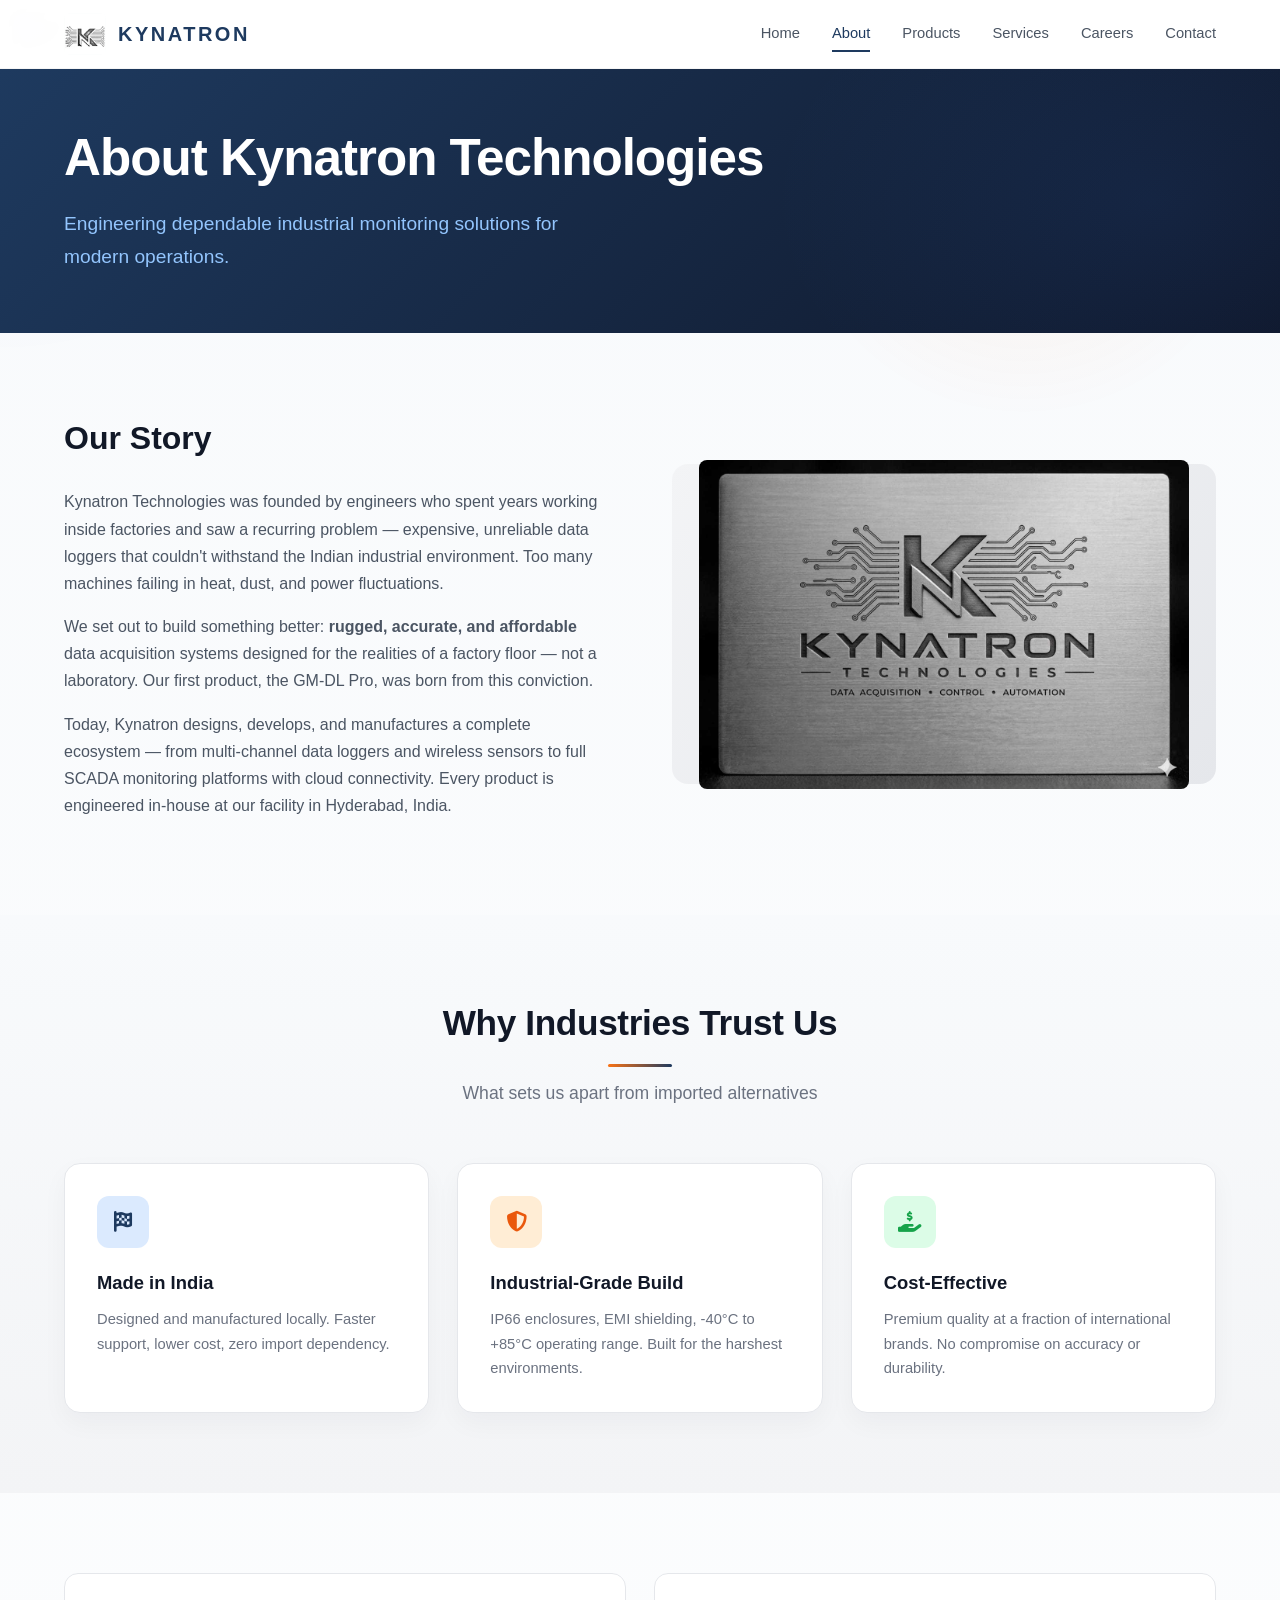
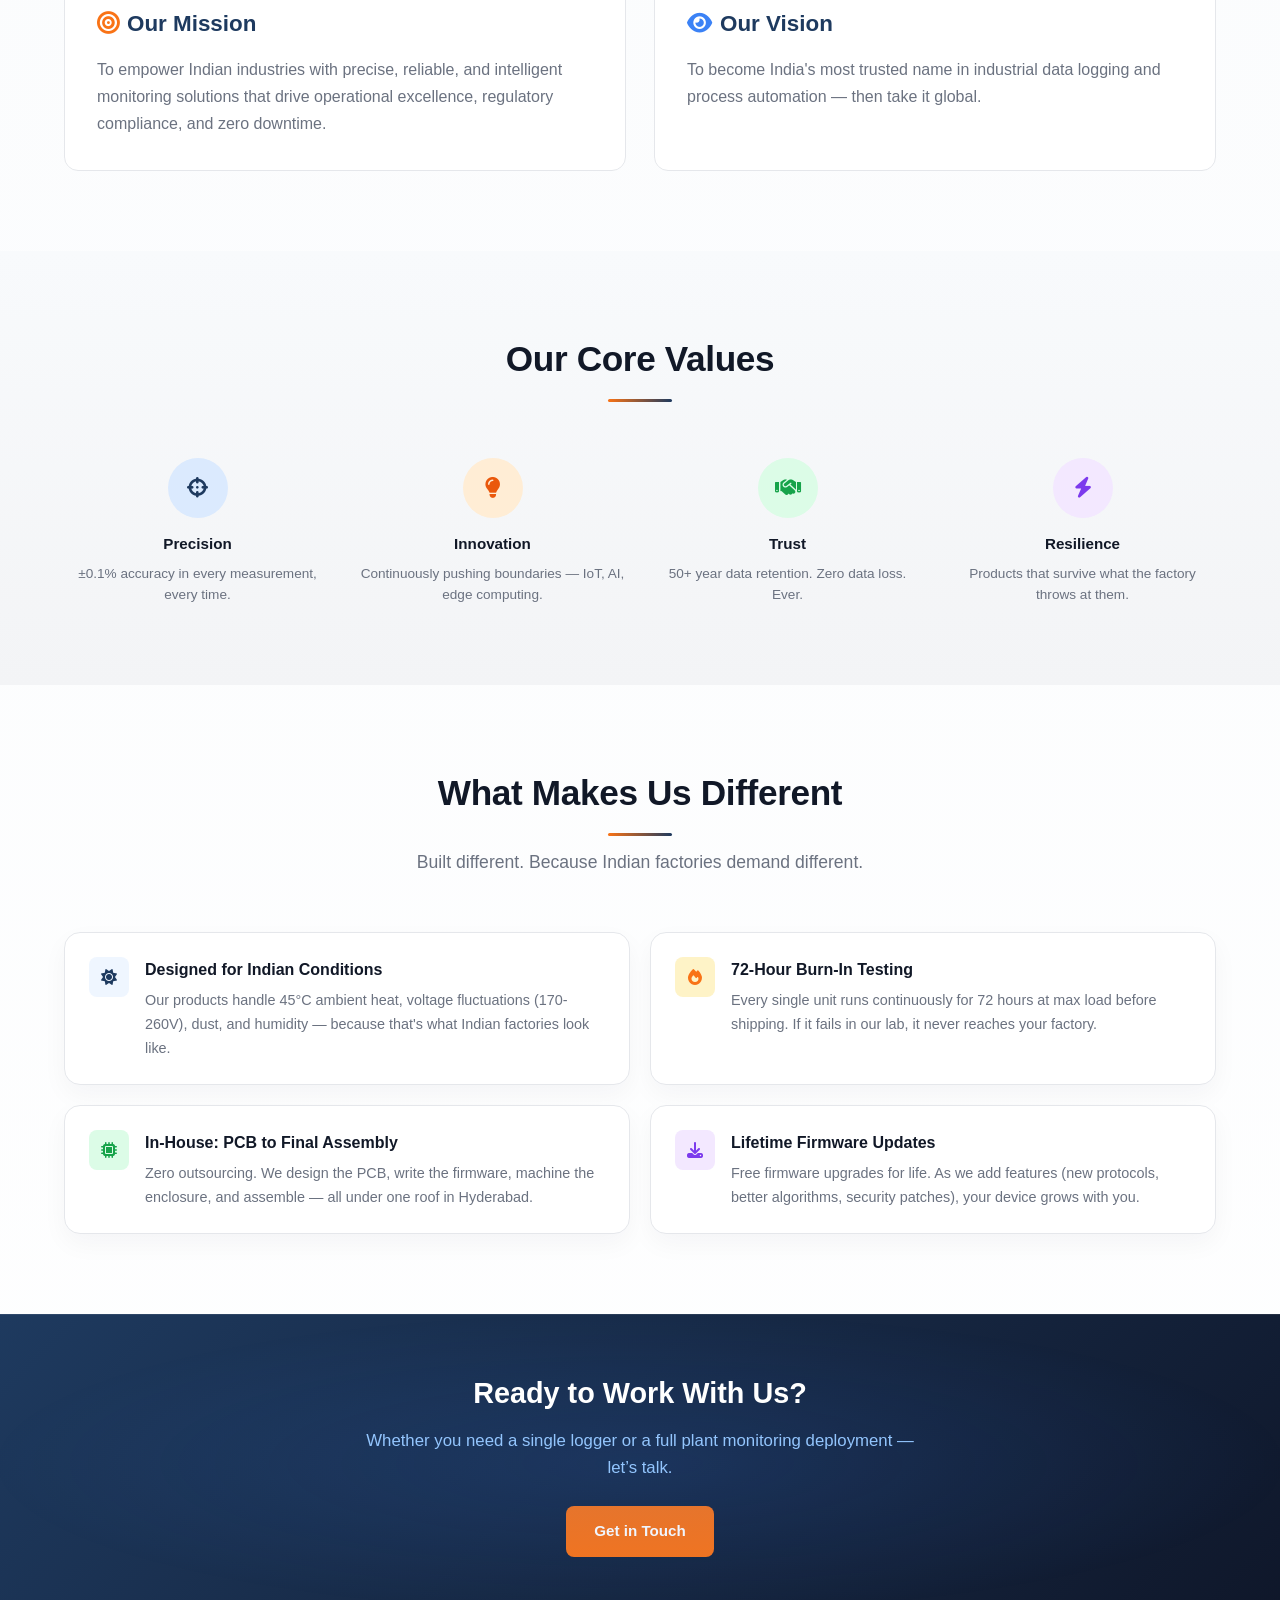
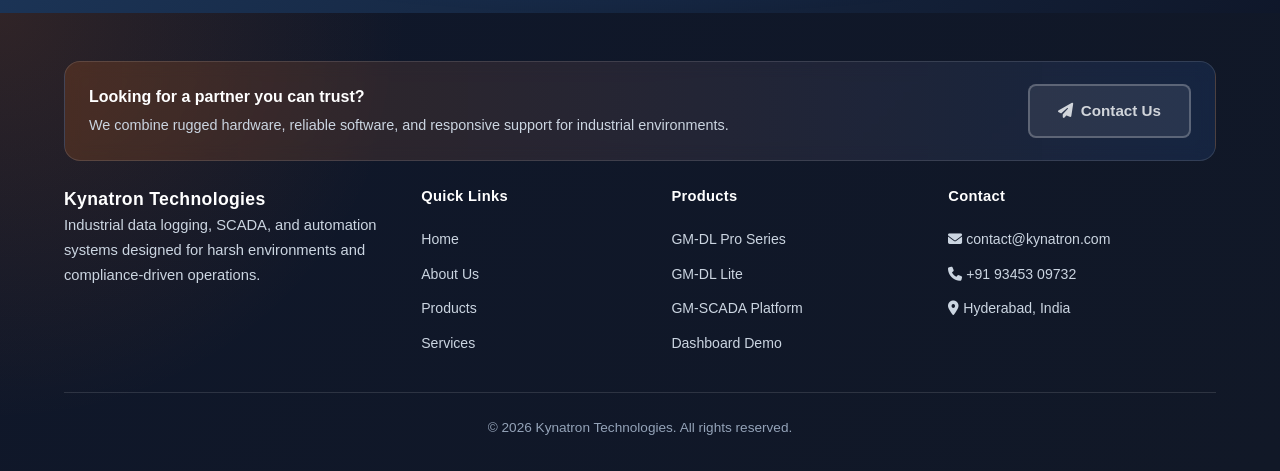
==== about.html @ 8be95055 "Initial website upload" ====
<!DOCTYPE html>
<html lang="en">
<head>
    <meta charset="UTF-8">
    <link rel="icon" href="data:image/svg+xml,<svg xmlns='http://www.w3.org/2000/svg' viewBox='0 0 100 100'><rect width='100' height='100' rx='16' fill='%231e3a5f'/><text x='50' y='72' font-size='60' font-weight='800' fill='white' text-anchor='middle' font-family='Arial'>K</text></svg>">
    <meta name="viewport" content="width=device-width, initial-scale=1.0">
    <title>About Us | Kynatron Technologies — Data Acquisition &bull; Control &bull; Automation</title>
    <meta name="description" content="Kynatron Technologies — India-based manufacturer of industrial data loggers, SCADA systems, and automation solutions. Learn about our mission, values, and capabilities.">
    <meta name="keywords" content="Kynatron Technologies, industrial data logger, SCADA, automation, Hyderabad, India">
        <meta property="og:title" content="About Kynatron Technologies — Our Story">
    <meta property="og:description" content="Engineers who worked inside factories, now building monitoring systems for them. Data Acquisition, Control, Automation — Made in India.">
    <meta property="og:type" content="website">
    <link rel="stylesheet" href="https://cdnjs.cloudflare.com/ajax/libs/font-awesome/6.5.0/css/all.min.css">
    <link rel="stylesheet" href="css/style.css">
</head>
<body>
    <div class="scroll-progress" aria-hidden="true"></div>

    <nav class="navbar">
        <div class="container nav-container">
            <a href="index.html" class="logo"><img src="images/logo-icon.jpg" alt="KN" class="logo-mark-img"><span class="logo-text">KYNATRON</span></a>
            <div class="nav-links" id="nav-links">
                <a href="index.html">Home</a>
                <a href="about.html" class="active">About</a>
                <a href="products.html">Products</a>
                <a href="services.html">Services</a>
                <a href="careers.html">Careers</a>
                <a href="contact.html">Contact</a>
            </div>
            <button class="mobile-menu-btn" id="mobile-menu-btn">&#9776;</button>
        </div>
    </nav>

    <section class="hero hero-small">
        <div class="container">
            <h1>About Kynatron Technologies</h1>
            <p class="hero-subtitle">Engineering dependable industrial monitoring solutions for modern operations.</p>
        </div>
    </section>

    <!-- Our Story -->
    <section class="section">
        <div class="container">
            <div class="about-grid">
                <div>
                    <h2>Our Story</h2>
                    <p>Kynatron Technologies was founded by engineers who spent years working inside factories and saw a recurring problem — expensive, unreliable data loggers that couldn't withstand the Indian industrial environment. Too many machines failing in heat, dust, and power fluctuations.</p>
                    <p>We set out to build something better: <strong>rugged, accurate, and affordable</strong> data acquisition systems designed for the realities of a factory floor — not a laboratory. Our first product, the GM-DL Pro, was born from this conviction.</p>
                    <p>Today, Kynatron designs, develops, and manufactures a complete ecosystem — from multi-channel data loggers and wireless sensors to full SCADA monitoring platforms with cloud connectivity. Every product is engineered in-house at our facility in Hyderabad, India.</p>
                </div>
                <div class="about-image-showcase"><img src="images/logo.jpg" alt="Kynatron Technologies" style="max-width: 90%; border-radius: 8px;"></div>
            </div>
        </div>
    </section>

    <!-- Why Choose Us -->
    <section class="section section-gray">
        <div class="container">
            <div class="section-header reveal">
                <h2>Why Industries Trust Us</h2>
                <p>What sets us apart from imported alternatives</p>
            </div>
            <div class="grid-3 stagger-children">
                <div class="card">
                    <div class="card-icon card-icon-blue"><i class="fa-solid fa-flag-checkered" style="font-size:1.3rem; color:#1e3a5f;"></i></div>
                    <h3>Made in India</h3>
                    <p>Designed and manufactured locally. Faster support, lower cost, zero import dependency.</p>
                </div>
                <div class="card">
                    <div class="card-icon card-icon-orange"><i class="fa-solid fa-shield-halved" style="font-size:1.3rem; color:#ea580c;"></i></div>
                    <h3>Industrial-Grade Build</h3>
                    <p>IP66 enclosures, EMI shielding, -40°C to +85°C operating range. Built for the harshest environments.</p>
                </div>
                <div class="card">
                    <div class="card-icon card-icon-green"><i class="fa-solid fa-hand-holding-dollar" style="font-size:1.3rem; color:#16a34a;"></i></div>
                    <h3>Cost-Effective</h3>
                    <p>Premium quality at a fraction of international brands. No compromise on accuracy or durability.</p>
                </div>
            </div>
        </div>
    </section>

    <!-- Mission & Vision -->
    <section class="section">
        <div class="container">
            <div class="mission-grid">
                <div class="mission-card">
                    <h3><i class="fa-solid fa-bullseye" style="color:#f97316; margin-right:8px;"></i>Our Mission</h3>
                    <p>To empower Indian industries with precise, reliable, and intelligent monitoring solutions that drive operational excellence, regulatory compliance, and zero downtime.</p>
                </div>
                <div class="mission-card">
                    <h3><i class="fa-solid fa-eye" style="color:#3b82f6; margin-right:8px;"></i>Our Vision</h3>
                    <p>To become India's most trusted name in industrial data logging and process automation — then take it global.</p>
                </div>
            </div>
        </div>
    </section>

    <!-- Values -->
    <section class="section section-gray">
        <div class="container">
            <div class="section-header reveal">
                <h2>Our Core Values</h2>
            </div>
            <div class="values-grid">
                <div>
                    <div class="value-icon card-icon-blue"><i class="fa-solid fa-crosshairs" style="font-size:1.3rem; color:#1e3a5f;"></i></div>
                    <h4>Precision</h4>
                    <p>±0.1% accuracy in every measurement, every time.</p>
                </div>
                <div>
                    <div class="value-icon card-icon-orange"><i class="fa-solid fa-lightbulb" style="font-size:1.3rem; color:#ea580c;"></i></div>
                    <h4>Innovation</h4>
                    <p>Continuously pushing boundaries — IoT, AI, edge computing.</p>
                </div>
                <div>
                    <div class="value-icon card-icon-green"><i class="fa-solid fa-handshake" style="font-size:1.3rem; color:#16a34a;"></i></div>
                    <h4>Trust</h4>
                    <p>50+ year data retention. Zero data loss. Ever.</p>
                </div>
                <div>
                    <div class="value-icon card-icon-purple"><i class="fa-solid fa-bolt" style="font-size:1.3rem; color:#7c3aed;"></i></div>
                    <h4>Resilience</h4>
                    <p>Products that survive what the factory throws at them.</p>
                </div>
            </div>
        </div>
    </section>

    <!-- What Makes Us Different -->
    <section class="section">
        <div class="container">
            <div class="section-header reveal">
                <h2>What Makes Us Different</h2>
                <p>Built different. Because Indian factories demand different.</p>
            </div>
            <div class="grid-2" style="grid-template-columns:1fr 1fr;gap:20px">
                <div class="card" style="padding:24px;display:flex;gap:16px;align-items:flex-start">
                    <div style="width:40px;height:40px;background:#eff6ff;border-radius:8px;display:flex;align-items:center;justify-content:center;flex-shrink:0"><i class="fa-solid fa-sun" style="color:#1e3a5f"></i></div>
                    <div><h4 style="margin-bottom:6px">Designed for Indian Conditions</h4><p style="font-size:.9rem;color:#6b7280">Our products handle 45°C ambient heat, voltage fluctuations (170-260V), dust, and humidity — because that's what Indian factories look like.</p></div>
                </div>
                <div class="card" style="padding:24px;display:flex;gap:16px;align-items:flex-start">
                    <div style="width:40px;height:40px;background:#fef3c7;border-radius:8px;display:flex;align-items:center;justify-content:center;flex-shrink:0"><i class="fa-solid fa-fire" style="color:#f97316"></i></div>
                    <div><h4 style="margin-bottom:6px">72-Hour Burn-In Testing</h4><p style="font-size:.9rem;color:#6b7280">Every single unit runs continuously for 72 hours at max load before shipping. If it fails in our lab, it never reaches your factory.</p></div>
                </div>
                <div class="card" style="padding:24px;display:flex;gap:16px;align-items:flex-start">
                    <div style="width:40px;height:40px;background:#dcfce7;border-radius:8px;display:flex;align-items:center;justify-content:center;flex-shrink:0"><i class="fa-solid fa-microchip" style="color:#16a34a"></i></div>
                    <div><h4 style="margin-bottom:6px">In-House: PCB to Final Assembly</h4><p style="font-size:.9rem;color:#6b7280">Zero outsourcing. We design the PCB, write the firmware, machine the enclosure, and assemble — all under one roof in Hyderabad.</p></div>
                </div>
                <div class="card" style="padding:24px;display:flex;gap:16px;align-items:flex-start">
                    <div style="width:40px;height:40px;background:#f3e8ff;border-radius:8px;display:flex;align-items:center;justify-content:center;flex-shrink:0"><i class="fa-solid fa-download" style="color:#7c3aed"></i></div>
                    <div><h4 style="margin-bottom:6px">Lifetime Firmware Updates</h4><p style="font-size:.9rem;color:#6b7280">Free firmware upgrades for life. As we add features (new protocols, better algorithms, security patches), your device grows with you.</p></div>
                </div>
            </div>
        </div>
    </section>

    <section class="cta-section">
        <div class="container">
            <h2>Ready to Work With Us?</h2>
            <p>Whether you need a single logger or a full plant monitoring deployment — let’s talk.</p>
            <a href="contact.html" class="btn btn-primary">Get in Touch</a>
        </div>
    </section>

    <footer class="footer">
        <div class="container">
            <div class="footer-cta">
                <div>
                    <strong>Looking for a partner you can trust?</strong>
                    <p>We combine rugged hardware, reliable software, and responsive support for industrial environments.</p>
                </div>
                <a href="contact.html" class="btn btn-outline footer-cta-btn"><i class="fa-solid fa-paper-plane"></i> Contact Us</a>
            </div>
            <div class="footer-grid" style="padding-top:0">
                <div>
                    <h3 class="footer-brand">Kynatron Technologies</h3>
                    <p class="footer-intro">Industrial data logging, SCADA, and automation systems designed for harsh environments and compliance-driven operations.</p>
                </div>
                <div>
                    <h4>Quick Links</h4>
                    <ul>
                        <li><a href="index.html">Home</a></li>
                        <li><a href="about.html">About Us</a></li>
                        <li><a href="products.html">Products</a></li>
                        <li><a href="services.html">Services</a></li>
                    </ul>
                </div>
                <div>
                    <h4>Products</h4>
                    <ul>
                        <li><a href="products.html">GM-DL Pro Series</a></li>
                        <li><a href="products.html">GM-DL Lite</a></li>
                        <li><a href="products.html">GM-SCADA Platform</a></li>
                        <li><a href="dashboard-demo.html">Dashboard Demo</a></li>
                    </ul>
                </div>
                <div>
                    <h4>Contact</h4>
                    <ul>
                        <li><i class="fa-solid fa-envelope"></i> contact@kynatron.com</li>
                        <li><i class="fa-solid fa-phone"></i> +91 93453 09732</li>
                        <li><i class="fa-solid fa-location-dot"></i> Hyderabad, India</li>
                    </ul>
                </div>
            </div>
            <div class="footer-bottom">
                <p>&copy; 2026 Kynatron Technologies. All rights reserved.</p>
            </div>
        </div>
    </footer>
    <button id="back-to-top" class="back-to-top" aria-label="Back to top"><i class="fa-solid fa-chevron-up"></i></button>
    <script src="js/main.js"></script>
</body>
</html>
---- css/style.css ----
/* ===== KYNATRON TECHNOLOGIES - Professional Stylesheet ===== */
/* Launch-ready • No external CSS dependencies */

/* ===== RESET & BASE ===== */
:root {
    --primary: #1e3a5f;
    --primary-dark: #0f172a;
    --accent: #f97316;
    --accent-soft: #ffedd5;
    --text: #111827;
    --muted: #6b7280;
    --surface: #f8fafc;
    --border: #e5e7eb;
    --success: #16a34a;
}

* {
    margin: 0;
    padding: 0;
    box-sizing: border-box;
}

html {
    scroll-behavior: smooth;
}

::selection {
    background: rgba(249,115,22,0.28);
    color: var(--primary-dark);
}

body {
    font-family: -apple-system, BlinkMacSystemFont, "Segoe UI", Roboto, Oxygen, Ubuntu, sans-serif;
    color: var(--text);
    line-height: 1.6;
    -webkit-font-smoothing: antialiased;
    -moz-osx-font-smoothing: grayscale;
    overflow-x: hidden;
    background: linear-gradient(180deg, #f8fafc 0%, #ffffff 100%);
    position: relative;
    animation: fadeInBody 0.8s ease both;
}

@keyframes fadeInBody {
    from { opacity: 0; }
    to { opacity: 1; }
}

.scroll-progress {
    position: fixed;
    top: 0;
    left: 0;
    width: 100%;
    height: 3px;
    transform-origin: left center;
    transform: scaleX(0);
    background: linear-gradient(90deg, var(--accent), #3b82f6);
    z-index: 200;
    box-shadow: 0 0 20px rgba(249,115,22,0.35);
}

body::before {
    content: "";
    position: fixed;
    inset: 0;
    background-image: radial-gradient(circle at top left, rgba(59,130,246,0.08), transparent 24%), radial-gradient(circle at 80% 20%, rgba(249,115,22,0.08), transparent 20%);
    pointer-events: none;
    z-index: -1;
    opacity: 0.9;
}

a {
    text-decoration: none;
    color: inherit;
    transition: color 0.2s ease;
}

ul { list-style: none; }
img { max-width: 100%; display: block; }

/* ===== LAYOUT ===== */
.container {
    max-width: 1200px;
    margin: 0 auto;
    padding: 0 24px;
}

.section {
    padding: 80px 0;
}

.section-gray {
    background: linear-gradient(180deg, #f8fafc 0%, #f3f4f6 100%);
}

.section-soft {
    padding: 40px 0 0;
}

.text-center { text-align: center; }

/* ===== HERO BADGES ===== */
.hero-badges {
    display: flex;
    flex-wrap: wrap;
    gap: 10px;
    margin-top: 24px;
}

.pill {
    display: inline-flex;
    align-items: center;
    gap: 8px;
    padding: 8px 14px;
    border-radius: 999px;
    background: rgba(255,255,255,0.14);
    border: 1px solid rgba(255,255,255,0.24);
    color: #f8fafc;
    font-size: 0.82rem;
    font-weight: 600;
    backdrop-filter: blur(6px);
}

/* ===== FEATURE STRIP ===== */
.feature-strip {
    display: grid;
    grid-template-columns: repeat(3, minmax(0, 1fr));
    gap: 20px;
    margin-top: -18px;
    position: relative;
    z-index: 2;
}

.feature-card {
    display: flex;
    gap: 14px;
    align-items: flex-start;
    padding: 22px;
    background: #ffffff;
    border: 1px solid var(--border);
    border-radius: 16px;
    box-shadow: 0 18px 40px rgba(15,23,42,0.08);
}

.feature-icon {
    width: 46px;
    height: 46px;
    border-radius: 12px;
    display: flex;
    align-items: center;
    justify-content: center;
    flex-shrink: 0;
    background: linear-gradient(135deg, var(--accent-soft), #fff);
    color: var(--accent);
    font-size: 1rem;
}

.feature-card h3 {
    font-size: 0.98rem;
    margin-bottom: 6px;
    color: var(--text);
}

.feature-card p {
    font-size: 0.86rem;
    color: var(--muted);
    line-height: 1.6;
}

/* ===== SCROLL REVEAL ANIMATIONS ===== */
.reveal {
    opacity: 0;
    transform: translateY(30px);
    transition: opacity 0.7s cubic-bezier(0.16, 1, 0.3, 1), transform 0.7s cubic-bezier(0.16, 1, 0.3, 1);
}

.reveal.visible {
    opacity: 1;
    transform: translateY(0);
}

.reveal-delay-1 { transition-delay: 0.1s; }
.reveal-delay-2 { transition-delay: 0.2s; }
.reveal-delay-3 { transition-delay: 0.3s; }

/* Stagger children */
.stagger-children .card,
.stagger-children .product-card,
.stagger-children .service-card,
.stagger-children .why-card,
.stagger-children .spec-card {
    opacity: 0;
    transform: translateY(24px);
    transition: opacity 0.5s cubic-bezier(0.16, 1, 0.3, 1), transform 0.5s cubic-bezier(0.16, 1, 0.3, 1);
}

.stagger-children.visible .card,
.stagger-children.visible .product-card,
.stagger-children.visible .service-card,
.stagger-children.visible .why-card,
.stagger-children.visible .spec-card {
    opacity: 1;
    transform: translateY(0);
}

.stagger-children.visible > :nth-child(1) { transition-delay: 0.05s; }
.stagger-children.visible > :nth-child(2) { transition-delay: 0.12s; }
.stagger-children.visible > :nth-child(3) { transition-delay: 0.19s; }
.stagger-children.visible > :nth-child(4) { transition-delay: 0.26s; }
.stagger-children.visible > :nth-child(5) { transition-delay: 0.33s; }
.stagger-children.visible > :nth-child(6) { transition-delay: 0.40s; }

/* ===== NAVBAR ===== */
.navbar {
    background: rgba(255,255,255,0.97);
    backdrop-filter: blur(12px);
    -webkit-backdrop-filter: blur(12px);
    border-bottom: 1px solid rgba(0,0,0,0.04);
    position: sticky;
    top: 0;
    z-index: 100;
    transition: box-shadow 0.3s ease, background 0.3s ease;
}

.navbar.scrolled {
    box-shadow: 0 4px 20px rgba(0,0,0,0.08);
}

.nav-container {
    display: flex;
    align-items: center;
    justify-content: space-between;
    height: 68px;
}

.logo {
    display: flex;
    align-items: center;
    gap: 12px;
    text-decoration: none;
}

.logo-mark-img {
    height: 42px;
    width: auto;
    object-fit: contain;
    border-radius: 6px;
    transition: transform 0.3s ease;
}

.logo:hover .logo-mark-img {
    transform: scale(1.05);
}

.logo-text {
    font-size: 1.25rem;
    font-weight: 800;
    color: #1e3a5f;
    letter-spacing: 2.5px;
    font-family: 'Segoe UI', Arial, sans-serif;
}

.nav-links {
    display: flex;
    gap: 32px;
}

.nav-links a {
    color: #4b5563;
    font-weight: 500;
    font-size: 0.92rem;
    padding: 6px 0;
    position: relative;
    transition: color 0.2s ease;
}

.nav-links a::after {
    content: '';
    position: absolute;
    bottom: 0;
    left: 0;
    width: 0;
    height: 2px;
    background: #1e3a5f;
    transition: width 0.3s cubic-bezier(0.16, 1, 0.3, 1);
}

.nav-links a:hover,
.nav-links a.active {
    color: #1e3a5f;
}

.nav-links a:hover::after,
.nav-links a.active::after {
    width: 100%;
}

.mobile-menu-btn {
    display: none;
    background: none;
    border: none;
    font-size: 1.5rem;
    cursor: pointer;
    color: #4b5563;
    padding: 8px;
    border-radius: 6px;
    transition: background 0.2s;
}

.mobile-menu-btn:hover {
    background: #f3f4f6;
}

/* ===== HERO ===== */
.hero {
    background: linear-gradient(135deg, #1e3a5f 0%, #0f172a 100%);
    color: #fff;
    padding: 100px 0;
    position: relative;
    overflow: hidden;
}

.hero::before {
    content: '';
    position: absolute;
    top: -50%;
    right: -20%;
    width: 60%;
    height: 200%;
    background: radial-gradient(ellipse, rgba(59,130,246,0.08) 0%, transparent 70%);
    pointer-events: none;
    animation: heroGlow 8s ease-in-out infinite;
}

@keyframes heroGlow {
    0%, 100% { transform: translateX(0) scale(1); opacity: 0.75; }
    50% { transform: translateX(-10px) scale(1.04); opacity: 1; }
}

.hero-small {
    padding: 60px 0;
}

.hero h1 {
    font-size: 3.2rem;
    font-weight: 700;
    margin-bottom: 20px;
    line-height: 1.15;
    letter-spacing: -0.02em;
    animation: heroTitleFade 0.8s ease both;
}

.hero-subtitle {
    font-size: 1.2rem;
    color: #93c5fd;
    max-width: 560px;
    line-height: 1.7;
    animation: heroTitleFade 0.9s ease 0.08s both;
}

@keyframes heroTitleFade {
    from {
        opacity: 0;
        transform: translateY(8px);
    }
    to {
        opacity: 1;
        transform: translateY(0);
    }
}

.hero-content {
    display: grid;
    grid-template-columns: 1fr 1fr;
    gap: 60px;
    align-items: center;
    position: relative;
    z-index: 1;
}

.hero-buttons {
    display: flex;
    gap: 14px;
    margin-top: 32px;
    flex-wrap: wrap;
    animation: riseIn 0.8s ease 0.2s both;
}

@keyframes riseIn {
    from {
        opacity: 0;
        transform: translateY(10px);
    }
    to {
        opacity: 1;
        transform: translateY(0);
    }
}

/* ===== BUTTONS ===== */
.btn {
    display: inline-flex;
    align-items: center;
    gap: 8px;
    padding: 13px 28px;
    border-radius: 8px;
    font-weight: 600;
    font-size: 0.95rem;
    transition: all 0.25s cubic-bezier(0.16, 1, 0.3, 1);
    cursor: pointer;
    border: none;
    text-decoration: none;
}

.btn:hover {
    transform: translateY(-2px) scale(1.01);
    box-shadow: 0 10px 24px rgba(0,0,0,0.13);
}

.btn:active {
    transform: translateY(0);
}

.btn-primary {
    background: #f97316;
    color: #fff;
}

.btn-primary:hover {
    background: #ea580c;
    box-shadow: 0 8px 24px rgba(249,115,22,0.3);
}

.btn-outline {
    border: 2px solid rgba(255,255,255,0.8);
    color: #fff;
    background: transparent;
}

.btn-outline:hover {
    background: #fff;
    color: #1e3a5f;
    border-color: #fff;
}

.btn-dark {
    background: #1e3a5f;
    color: #fff;
}

.btn-dark:hover {
    background: #162d4a;
    box-shadow: 0 8px 24px rgba(30,58,95,0.3);
}

/* ===== TRUST BAR ===== */
.trust-bar {
    background: #fff;
    border-bottom: 1px solid #e5e7eb;
    padding: 14px 0;
    box-shadow: 0 2px 14px rgba(15,23,42,0.03);
}

.trust-items {
    display: flex;
    justify-content: center;
    gap: 32px;
    flex-wrap: wrap;
    font-size: 0.82rem;
    color: #4b5563;
    font-weight: 500;
}

.trust-items i,
.trust-item i {
    color: #1e3a5f;
    margin-right: 6px;
}

/* ===== STATS ===== */
.stats-grid {
    display: grid;
    grid-template-columns: repeat(4, 1fr);
    gap: 32px;
    text-align: center;
    padding: 48px 0;
}

.stat-number {
    font-size: 2.5rem;
    font-weight: 800;
    color: #1e3a5f;
    font-variant-numeric: tabular-nums;
    letter-spacing: -0.02em;
}

.stat-label {
    color: #6b7280;
    margin-top: 6px;
    font-size: 0.9rem;
}

/* ===== SECTION HEADERS ===== */
.section-header {
    text-align: center;
    margin-bottom: 56px;
}

.section-header h2 {
    font-size: 2.2rem;
    font-weight: 700;
    margin-bottom: 12px;
    letter-spacing: -0.01em;
    color: var(--text);
    position: relative;
}

.section-header h2::after {
    content: "";
    width: 64px;
    height: 3px;
    display: block;
    margin: 12px auto 0;
    border-radius: 999px;
    background: linear-gradient(90deg, var(--accent), var(--primary));
    transition: width 0.3s ease;
}

.section-header:hover h2::after {
    width: 84px;
}

.section-header p {
    font-size: 1.1rem;
    color: var(--muted);
    max-width: 560px;
    margin: 0 auto;
    line-height: 1.6;
}

/* ===== CARDS ===== */
.grid-2 { display: grid; grid-template-columns: repeat(2, 1fr); gap: 28px; }
.grid-3 { display: grid; grid-template-columns: repeat(3, 1fr); gap: 28px; }
.grid-4 { display: grid; grid-template-columns: repeat(4, 1fr); gap: 28px; }

.card {
    background: #fff;
    border: 1px solid var(--border);
    border-radius: 16px;
    padding: 32px;
    transition: box-shadow 0.3s ease, transform 0.3s ease, border-color 0.3s ease;
    box-shadow: 0 10px 26px rgba(15,23,42,0.04);
}

.card:hover {
    box-shadow: 0 18px 40px rgba(0,0,0,0.08);
    transform: translateY(-4px) scale(1.01);
    border-color: #d1d5db;
}

.card-icon {
    width: 52px;
    height: 52px;
    border-radius: 12px;
    display: flex;
    align-items: center;
    justify-content: center;
    margin-bottom: 20px;
    font-size: 1.4rem;
}

.card-icon-blue { background: #dbeafe; color: #1e40af; }
.card-icon-orange { background: #ffedd5; color: #c2410c; }
.card-icon-green { background: #dcfce7; color: #15803d; }
.card-icon-purple { background: #f3e8ff; color: #7c3aed; }

.card h3 {
    font-size: 1.15rem;
    margin-bottom: 10px;
    color: #111827;
    font-weight: 600;
}

.card p {
    color: #6b7280;
    font-size: 0.92rem;
    line-height: 1.65;
}

/* ===== WHY CARDS ===== */
.why-card {
    padding: 28px;
    border-radius: 14px;
    background: #fff;
    border: 1px solid #e5e7eb;
    transition: box-shadow 0.3s ease, transform 0.3s ease;
}

.why-card:hover {
    box-shadow: 0 12px 40px rgba(0,0,0,0.06);
    transform: translateY(-3px) scale(1.01);
}

.why-number {
    font-size: 0.75rem;
    font-weight: 700;
    color: #f97316;
    letter-spacing: 1px;
    margin-bottom: 12px;
}

.why-card h3 {
    font-size: 1.1rem;
    font-weight: 600;
    margin-bottom: 10px;
    color: #111827;
}

.why-card p {
    color: #6b7280;
    font-size: 0.9rem;
    line-height: 1.65;
}

/* ===== PRODUCT CARDS ===== */
.product-card {
    background: #fff;
    border: 1px solid #e5e7eb;
    border-radius: 14px;
    overflow: hidden;
    transition: box-shadow 0.3s ease, transform 0.3s ease;
}

.product-card:hover {
    box-shadow: 0 16px 48px rgba(0,0,0,0.08);
    transform: translateY(-4px) scale(1.01);
}

.product-image {
    background: linear-gradient(135deg, #f8fafc, #e5e7eb);
    height: 200px;
    display: flex;
    align-items: center;
    justify-content: center;
    overflow: hidden;
}

.product-image img {
    transition: transform 0.4s ease;
}

.product-card:hover .product-image img {
    transform: scale(1.05);
}

.product-info {
    padding: 24px;
}

.product-info h3 {
    font-size: 1.1rem;
    font-weight: 600;
    margin-bottom: 6px;
}

.product-info .subtitle {
    color: #6b7280;
    font-size: 0.85rem;
    margin-bottom: 14px;
}

.product-info ul {
    margin-bottom: 16px;
}

.product-info ul li {
    font-size: 0.83rem;
    color: #6b7280;
    padding: 3px 0;
}

.product-info ul li::before {
    content: "• ";
    color: #1e3a5f;
    font-weight: 700;
}

.product-link {
    color: #1e3a5f;
    font-weight: 600;
    font-size: 0.88rem;
    display: inline-flex;
    align-items: center;
    gap: 4px;
    transition: gap 0.2s ease;
}

.product-link:hover {
    gap: 8px;
}

/* ===== FEATURED PRODUCT ===== */
.product-featured {
    background: #fff;
    border: 1px solid #e5e7eb;
    border-radius: 16px;
    overflow: hidden;
    position: relative;
    box-shadow: 0 4px 20px rgba(0,0,0,0.04);
}

.product-featured-badge {
    position: absolute;
    top: 20px;
    left: 20px;
    background: #f97316;
    color: #fff;
    padding: 6px 16px;
    border-radius: 20px;
    font-size: 0.78rem;
    font-weight: 600;
    z-index: 2;
    letter-spacing: 0.3px;
}

.product-featured-content {
    display: grid;
    grid-template-columns: 1fr 1fr;
    gap: 48px;
    padding: 48px;
    align-items: center;
}

.product-featured-image img {
    width: 100%;
    border-radius: 12px;
}

.product-featured-info h2 {
    font-size: 2rem;
    margin-bottom: 8px;
    letter-spacing: -0.01em;
}

.product-tagline {
    color: #6b7280;
    font-size: 1.05rem;
    margin-bottom: 16px;
}

.product-desc {
    color: #4b5563;
    margin-bottom: 24px;
    line-height: 1.7;
    font-size: 0.95rem;
}

.product-highlights {
    display: grid;
    grid-template-columns: 1fr 1fr;
    gap: 6px 20px;
    margin-bottom: 28px;
}

.product-highlights li {
    font-size: 0.88rem;
    color: #374151;
    padding: 7px 0;
    border-bottom: 1px solid #f3f4f6;
}

.product-card-cta {
    border: 2px dashed #d1d5db;
    display: flex;
    align-items: center;
    justify-content: center;
    background: #fafafa;
}

.product-card-cta:hover {
    border-color: #f97316;
    background: #fff;
}

/* ===== FEATURED PRODUCT (Home) ===== */
.featured-product {
    display: grid;
    grid-template-columns: 1fr 1fr;
    gap: 48px;
    align-items: center;
}

.featured-product-image img {
    width: 100%;
    border-radius: 12px;
    box-shadow: 0 12px 40px rgba(0,0,0,0.12);
    transition: transform 0.4s ease, box-shadow 0.4s ease;
}

.featured-product-image:hover img {
    transform: translateY(-4px) scale(1.01);
    box-shadow: 0 16px 44px rgba(0,0,0,0.16);
}

.featured-product-info h3 {
    font-size: 2rem;
    margin-bottom: 8px;
    letter-spacing: -0.01em;
}

.featured-tagline {
    color: #6b7280;
    font-size: 1.05rem;
    margin-bottom: 20px;
}

.featured-specs {
    margin-bottom: 28px;
}

.featured-specs li {
    padding: 7px 0;
    color: #374151;
    font-size: 0.92rem;
    border-bottom: 1px solid #f3f4f6;
}

/* ===== CTA SECTION ===== */
.cta-section {
    background: linear-gradient(135deg, #1e3a5f 0%, #0f172a 100%);
    padding: 56px 0;
    text-align: center;
    color: #fff;
    position: relative;
    overflow: hidden;
    box-shadow: inset 0 1px 0 rgba(255,255,255,0.08);
}

.cta-section::before {
    content: '';
    position: absolute;
    inset: 0;
    background: radial-gradient(ellipse at center, rgba(59,130,246,0.14), transparent 72%);
    pointer-events: none;
    animation: pulseGlow 5s ease-in-out infinite;
}

@keyframes pulseGlow {
    0%, 100% { transform: scale(1); opacity: 0.9; }
    50% { transform: scale(1.04); opacity: 1; }
}

.cta-section h2 {
    font-size: 1.8rem;
    margin-bottom: 12px;
    position: relative;
}

.cta-section p {
    color: #93c5fd;
    font-size: 1.05rem;
    margin-bottom: 24px;
    max-width: 560px;
    margin-left: auto;
    margin-right: auto;
    position: relative;
}

/* ===== ABOUT PAGE ===== */
.about-grid {
    display: grid;
    grid-template-columns: 1fr 1fr;
    gap: 64px;
    align-items: center;
}

.about-grid h2 {
    font-size: 2rem;
    margin-bottom: 24px;
}

.about-grid p {
    color: #4b5563;
    margin-bottom: 16px;
    line-height: 1.7;
}

.about-image-showcase {
    background: linear-gradient(135deg, #f3f4f6, #e5e7eb);
    border-radius: 16px;
    height: 320px;
    display: flex;
    align-items: center;
    justify-content: center;
    color: #9ca3af;
}

.mission-grid {
    display: grid;
    grid-template-columns: 1fr 1fr;
    gap: 28px;
}

.mission-card {
    background: #fff;
    border-radius: 14px;
    padding: 32px;
    border: 1px solid #e5e7eb;
    transition: box-shadow 0.3s ease;
}

.mission-card:hover {
    box-shadow: 0 8px 30px rgba(0,0,0,0.05);
}

.mission-card h3 {
    color: #1e3a5f;
    font-size: 1.4rem;
    margin-bottom: 14px;
}

.mission-card p {
    color: #6b7280;
    line-height: 1.7;
}

.values-grid {
    display: grid;
    grid-template-columns: repeat(4, 1fr);
    gap: 28px;
    text-align: center;
}

.value-icon {
    width: 60px;
    height: 60px;
    border-radius: 50%;
    display: flex;
    align-items: center;
    justify-content: center;
    margin: 0 auto 14px;
    font-size: 1.4rem;
}

.values-grid h4 { margin-bottom: 8px; font-size: 0.95rem; }
.values-grid p { color: #6b7280; font-size: 0.85rem; line-height: 1.5; }

/* ===== SERVICES PAGE ===== */
.service-card {
    background: #fff;
    border: 1px solid #e5e7eb;
    border-radius: 14px;
    padding: 32px;
    transition: box-shadow 0.3s ease, transform 0.3s ease;
}

.service-card:hover {
    box-shadow: 0 12px 40px rgba(0,0,0,0.06);
    transform: translateY(-3px);
}

.service-card h3 {
    font-size: 1.15rem;
    font-weight: 600;
    margin-bottom: 10px;
}

.service-card > p {
    color: #6b7280;
    margin-bottom: 16px;
    font-size: 0.9rem;
}

.service-card ul li {
    padding: 4px 0;
    color: #4b5563;
    font-size: 0.88rem;
}

.service-card ul li::before {
    content: "✓ ";
    color: #16a34a;
    font-weight: 700;
    margin-right: 6px;
}

.process-grid {
    display: grid;
    grid-template-columns: repeat(4, 1fr);
    gap: 28px;
    text-align: center;
}

.process-number {
    width: 48px;
    height: 48px;
    background: linear-gradient(135deg, #1e3a5f, #0f172a);
    color: #fff;
    border-radius: 50%;
    display: flex;
    align-items: center;
    justify-content: center;
    margin: 0 auto 14px;
    font-size: 1.2rem;
    font-weight: 700;
}

.process-grid h4 { margin-bottom: 8px; font-size: 0.95rem; }
.process-grid p { color: #6b7280; font-size: 0.85rem; }

/* ===== HERO IMAGE ===== */
.hero-image {
    display: flex;
    justify-content: center;
    align-items: center;
}

.hero-image img {
    max-width: 100%;
    border-radius: 14px;
    box-shadow: 0 24px 64px rgba(0,0,0,0.35);
    animation: float 6s ease-in-out infinite;
    transition: transform 0.35s ease, box-shadow 0.35s ease;
}

.hero-image:hover img {
    transform: translateY(-4px) scale(1.01);
    box-shadow: 0 30px 72px rgba(0,0,0,0.4);
}

@keyframes float {
    0%, 100% { transform: translateY(0); }
    50% { transform: translateY(-8px); }
}

/* ===== SPEC CARDS ===== */
.specs-grid {
    display: grid;
    grid-template-columns: repeat(2, 1fr);
    gap: 24px;
}

.spec-card {
    background: #fff;
    border: 1px solid #e5e7eb;
    border-radius: 14px;
    padding: 28px;
    transition: box-shadow 0.3s ease;
}

.spec-card:hover {
    box-shadow: 0 8px 30px rgba(0,0,0,0.05);
}

.spec-card h3 {
    font-size: 0.8rem;
    text-transform: uppercase;
    letter-spacing: 1.2px;
    color: #6b7280;
    margin-bottom: 6px;
}

.spec-card h4 {
    font-size: 1.2rem;
    margin-bottom: 12px;
    color: #111827;
}

.spec-card h5 {
    margin-top: 14px;
    margin-bottom: 8px;
    font-size: 0.88rem;
    color: #374151;
}

.spec-table {
    width: 100%;
    border-collapse: collapse;
}

.spec-table tr { border-bottom: 1px solid #f3f4f6; }
.spec-table td { padding: 9px 0; font-size: 0.88rem; }
.spec-table td:first-child { color: #6b7280; width: 40%; }
.spec-table td:last-child { font-weight: 500; color: #1e3a5f; }

.spec-note {
    margin-top: 14px;
    padding: 12px 16px;
    background: #eff6ff;
    border-radius: 8px;
    font-size: 0.83rem;
    color: #1e3a5f;
    border-left: 3px solid #3b82f6;
}

.spec-card ul li {
    font-size: 0.85rem;
    color: #4b5563;
    padding: 3px 0;
}

.spec-card ul li::before {
    content: "• ";
    color: #f97316;
}

/* ===== DATASHEET ===== */
.datasheet-grid {
    display: grid;
    grid-template-columns: 1fr 1fr;
    gap: 24px;
}

.datasheet-page {
    width: 100%;
    border-radius: 10px;
    border: 1px solid #e5e7eb;
    box-shadow: 0 4px 16px rgba(0,0,0,0.06);
    transition: transform 0.3s ease, box-shadow 0.3s ease;
}

.datasheet-page:hover {
    transform: translateY(-4px);
    box-shadow: 0 12px 40px rgba(0,0,0,0.1);
}

/* ===== CONTACT PAGE ===== */
.contact-grid {
    display: grid;
    grid-template-columns: 2fr 1fr;
    gap: 48px;
}

.contact-main h2 {
    font-size: 1.75rem;
    margin-bottom: 16px;
}

.contact-intro {
    color: #6b7280;
    margin-bottom: 32px;
    font-size: 1.02rem;
    line-height: 1.7;
}

.email-cta {
    display: flex;
    align-items: center;
    gap: 20px;
    background: #eff6ff;
    border: 2px solid #bfdbfe;
    border-radius: 14px;
    padding: 24px;
    margin-bottom: 32px;
    transition: border-color 0.3s ease;
}

.email-cta:hover {
    border-color: #3b82f6;
}

.email-icon { font-size: 2.5rem; }
.email-cta h3 { font-size: 0.95rem; color: #6b7280; margin-bottom: 4px; }

.email-link {
    font-size: 1.4rem;
    font-weight: 700;
    color: #1e3a5f;
}

.email-link:hover { text-decoration: underline; }

.contact-topics h4 { margin-bottom: 12px; color: #374151; }
.contact-topics ul li { padding: 6px 0; color: #6b7280; font-size: 0.92rem; }
.contact-topics ul li::before { content: "✓ "; color: #16a34a; margin-right: 8px; }

.contact-sidebar { display: flex; flex-direction: column; gap: 16px; }

.contact-card {
    background: #f9fafb;
    border: 1px solid #e5e7eb;
    border-radius: 12px;
    padding: 22px;
    transition: border-color 0.3s ease;
}

.contact-card:hover { border-color: #d1d5db; }
.contact-card-icon { font-size: 1.4rem; margin-bottom: 8px; }
.contact-card h4 { font-weight: 600; margin-bottom: 4px; font-size: 0.95rem; }
.contact-card p { color: #6b7280; font-size: 0.9rem; }

/* ===== NEWSLETTER BAR ===== */
.newsletter-bar {
    background: #0f172a;
    padding: 24px 0;
    border-bottom: 1px solid #1e293b;
}

.newsletter-inner {
    display: flex;
    justify-content: space-between;
    align-items: center;
    flex-wrap: wrap;
    gap: 16px;
}

.newsletter-bar strong { color: #f8fafc; font-size: 0.95rem; }
.newsletter-bar span { color: #94a3b8; font-size: 0.85rem; margin-left: 10px; }

.newsletter-form {
    display: flex;
    gap: 8px;
}

.newsletter-form input {
    background: #1e293b;
    border: 1px solid #374151;
    border-radius: 8px;
    padding: 10px 16px;
    color: #f8fafc;
    font-size: 0.88rem;
    width: 240px;
    transition: border-color 0.3s ease;
    outline: none;
}

.newsletter-form input:focus {
    border-color: #3b82f6;
}

.newsletter-form button {
    background: #f97316;
    color: #fff;
    border: none;
    border-radius: 8px;
    padding: 10px 20px;
    font-size: 0.88rem;
    font-weight: 600;
    cursor: pointer;
    transition: background 0.2s ease;
}

.newsletter-form button:hover {
    background: #ea580c;
}

/* ===== FOOTER ===== */
.footer {
    background: linear-gradient(135deg, #0f172a 0%, #111827 100%);
    color: #d1d5db;
    padding: 48px 0 0;
    position: relative;
    overflow: hidden;
}

.footer-cta {
    display: flex;
    justify-content: space-between;
    align-items: center;
    gap: 16px;
    padding: 22px 24px;
    margin-bottom: 24px;
    border: 1px solid rgba(255,255,255,0.12);
    border-radius: 16px;
    background: linear-gradient(90deg, rgba(249,115,22,0.16), rgba(59,130,246,0.12));
    backdrop-filter: blur(8px);
}

.footer-cta strong {
    color: #ffffff;
    font-size: 1rem;
    display: block;
    margin-bottom: 4px;
}

.footer-cta p {
    color: #cbd5e1;
    font-size: 0.9rem;
    margin: 0;
}

.footer-cta-btn {
    border-color: rgba(255,255,255,0.24);
    color: #fff;
    background: rgba(255,255,255,0.08);
}

.footer-cta-btn:hover {
    background: #fff;
    color: var(--primary);
}

.footer::before {
    content: "";
    position: absolute;
    inset: 0;
    background: radial-gradient(circle at top left, rgba(249,115,22,0.14), transparent 30%);
    pointer-events: none;
}

.footer-content {
    padding: 64px 0 0;
}

.footer-grid {
    display: grid;
    grid-template-columns: 1.2fr 0.8fr 0.9fr 1fr;
    gap: 36px;
    align-items: start;
    padding-top: 12px;
    position: relative;
    z-index: 1;
}

.footer-branding {
    display: flex;
    flex-direction: column;
    gap: 12px;
}

.footer-brand-row {
    display: flex;
    align-items: flex-start;
    gap: 12px;
    flex-wrap: wrap;
}

.footer-brand {
    font-size: 1.1rem;
    color: #fff;
    margin: 0;
    letter-spacing: 0.02em;
    white-space: nowrap;
}

.footer-intro {
    font-size: 0.92rem;
    color: #cbd5e1;
    line-height: 1.7;
    margin: 0;
    max-width: 360px;
    flex: 1 1 260px;
}

.footer-certifications {
    margin-top: 14px;
    display: flex;
    gap: 10px;
    flex-wrap: wrap;
    font-size: 0.8rem;
}

.footer-certifications span {
    color: #cbd5e1;
    padding: 7px 10px;
    background: rgba(255,255,255,0.06);
    border: 1px solid rgba(255,255,255,0.08);
    border-radius: 999px;
}

.footer-certifications i {
    color: #f97316;
    margin-right: 4px;
}

.footer h4 {
    color: #fff;
    margin-bottom: 14px;
    font-size: 0.92rem;
    font-weight: 600;
    letter-spacing: 0.02em;
}

.footer ul li {
    padding: 6px 0;
    font-size: 0.88rem;
    color: #cbd5e1;
}

.footer ul li a,
.footer ul li {
    transition: color 0.2s ease, transform 0.2s ease;
}

.footer ul li:hover {
    color: #fff;
    transform: translateX(2px);
}

.footer a {
    color: inherit;
}

.footer a:hover {
    color: #fff;
}

.footer-bottom {
    border-top: 1px solid rgba(255,255,255,0.12);
    margin-top: 32px;
    padding: 24px 0 32px;
    text-align: center;
    color: #94a3b8;
    font-size: 0.85rem;
}

/* ===== BACK TO TOP ===== */
.back-to-top {
    position: fixed;
    bottom: 24px;
    right: 24px;
    width: 44px;
    height: 44px;
    background: #1e3a5f;
    color: #fff;
    border: none;
    border-radius: 50%;
    cursor: pointer;
    display: none;
    align-items: center;
    justify-content: center;
    font-size: 1rem;
    box-shadow: 0 4px 16px rgba(0,0,0,0.2);
    transition: transform 0.3s ease, background 0.3s ease;
    z-index: 99;
}

.back-to-top:hover {
    background: #f97316;
    transform: translateY(-3px);
}

/* ===== COMPLIANCE BAR ===== */
.compliance-bar {
    background: #f8fafc;
    border-bottom: 1px solid #e5e7eb;
    padding: 14px 0;
}

.compliance-items {
    display: flex;
    justify-content: center;
    gap: 28px;
    flex-wrap: wrap;
    font-size: 0.82rem;
    color: #4b5563;
    font-weight: 500;
}

.compliance-items i {
    color: #1e3a5f;
    margin-right: 5px;
}

/* ===== TESTIMONIALS ===== */
.testimonial-card {
    background: #fff;
    border: 1px solid #e5e7eb;
    border-radius: 14px;
    padding: 28px;
    border-left: 4px solid;
    transition: box-shadow 0.3s ease, transform 0.3s ease;
}

.testimonial-card:hover {
    box-shadow: 0 12px 40px rgba(0,0,0,0.06);
    transform: translateY(-3px);
}

.testimonial-card:nth-child(1) { border-left-color: #22c55e; }
.testimonial-card:nth-child(2) { border-left-color: #3b82f6; }
.testimonial-card:nth-child(3) { border-left-color: #f97316; }

.testimonial-text {
    color: #4b5563;
    font-style: italic;
    margin-bottom: 20px;
    line-height: 1.75;
    font-size: 0.92rem;
}

.testimonial-author {
    display: flex;
    align-items: center;
    gap: 12px;
}

.testimonial-avatar {
    width: 38px;
    height: 38px;
    background: #1e3a5f;
    border-radius: 50%;
    display: flex;
    align-items: center;
    justify-content: center;
    color: #fff;
    font-size: 0.78rem;
    font-weight: 700;
}

.testimonial-name { font-weight: 600; font-size: 0.88rem; color: #111827; }
.testimonial-role { font-size: 0.75rem; color: #6b7280; }

/* ===== RESPONSIVE ===== */
@media (max-width: 1024px) {
    .hero h1 { font-size: 2.5rem; }
    .footer-grid { grid-template-columns: repeat(2, 1fr); }
    .stats-grid { grid-template-columns: repeat(2, 1fr); }
    .feature-strip { grid-template-columns: 1fr; }
}

@media (max-width: 768px) {
    .nav-links {
        display: none;
        flex-direction: column;
        position: absolute;
        top: 68px;
        left: 0;
        right: 0;
        background: #fff;
        padding: 24px;
        box-shadow: 0 8px 24px rgba(0,0,0,0.1);
        gap: 8px;
        border-bottom: 1px solid #e5e7eb;
    }

    .nav-links.show { display: flex; }
    .nav-links a { padding: 10px 0; }
    .nav-links a::after { display: none; }
    .mobile-menu-btn { display: block; }

    .hero { padding: 60px 0; }
    .hero h1 { font-size: 2rem; }
    .hero-content { grid-template-columns: 1fr; gap: 32px; }
    .section { padding: 56px 0; }
    .hero-badges { margin-top: 18px; }
    .pill { width: 100%; justify-content: center; }

    .featured-product,
    .product-featured-content,
    .about-grid,
    .contact-grid,
    .specs-grid,
    .datasheet-grid {
        grid-template-columns: 1fr;
    }

    .grid-3, .grid-4, .values-grid, .process-grid {
        grid-template-columns: 1fr 1fr;
    }

    .product-highlights { grid-template-columns: 1fr; }
    .stats-grid { grid-template-columns: repeat(2, 1fr); gap: 24px; }
    .mission-grid { grid-template-columns: 1fr; }
    .newsletter-inner { flex-direction: column; align-items: flex-start; }
    .newsletter-form { width: 100%; }
    .newsletter-form input { flex: 1; width: auto; }
    .footer-grid { grid-template-columns: 1fr; gap: 32px; }
    .footer-cta { flex-direction: column; align-items: flex-start; }
}

@media (max-width: 480px) {
    .grid-3, .grid-4, .values-grid, .process-grid, .grid-2 {
        grid-template-columns: 1fr;
    }

    .hero h1 { font-size: 1.75rem; }
    .stats-grid { grid-template-columns: 1fr 1fr; }
    .trust-items { gap: 16px; font-size: 0.75rem; }
}

/* ===== ANIMATIONS KEYFRAMES ===== */
@keyframes pulse {
    0%, 100% { opacity: 1; }
    50% { opacity: 0.5; }
}

@keyframes float {
    0%, 100% { transform: translateY(0); }
    50% { transform: translateY(-6px); }
}


/* ===== CAREERS PAGE ===== */
.job-grid {
    display: grid;
    grid-template-columns: 1fr;
    gap: 20px;
}

.job-card {
    background: #fff;
    border: 1px solid #e5e7eb;
    border-radius: 14px;
    padding: 28px 32px;
    display: grid;
    grid-template-columns: 1fr auto;
    gap: 20px;
    align-items: center;
    transition: box-shadow 0.3s ease, transform 0.3s ease, border-color 0.3s ease;
}

.job-card:hover {
    box-shadow: 0 8px 30px rgba(0,0,0,0.06);
    transform: translateY(-2px);
    border-color: #d1d5db;
}

.job-header {
    display: flex;
    flex-direction: column;
    gap: 6px;
}

.job-title {
    font-size: 1.15rem;
    font-weight: 600;
    color: #111827;
}

.job-id {
    font-size: 0.78rem;
    color: #6b7280;
    font-family: monospace;
    letter-spacing: 0.5px;
}

.job-desc {
    color: #4b5563;
    font-size: 0.9rem;
    margin-top: 6px;
    line-height: 1.6;
}

.job-meta {
    display: flex;
    gap: 16px;
    margin-top: 10px;
    flex-wrap: wrap;
}

.job-meta span {
    font-size: 0.82rem;
    color: #6b7280;
    display: flex;
    align-items: center;
    gap: 5px;
}

.job-meta i {
    color: #1e3a5f;
    font-size: 0.78rem;
}

.job-skills {
    display: flex;
    gap: 6px;
    flex-wrap: wrap;
    margin-top: 10px;
}

.job-skill {
    background: #eff6ff;
    color: #1e3a5f;
    padding: 4px 10px;
    border-radius: 6px;
    font-size: 0.75rem;
    font-weight: 500;
}

.perks-grid {
    display: grid;
    grid-template-columns: repeat(3, 1fr);
    gap: 24px;
}

.perk-card {
    text-align: center;
    padding: 28px 20px;
    background: #fff;
    border: 1px solid #e5e7eb;
    border-radius: 14px;
    transition: box-shadow 0.3s ease, transform 0.3s ease;
}

.perk-card:hover {
    box-shadow: 0 8px 30px rgba(0,0,0,0.05);
    transform: translateY(-2px);
}

.perk-icon {
    font-size: 2rem;
    margin-bottom: 14px;
}

.perk-card h4 {
    font-size: 1rem;
    margin-bottom: 8px;
    color: #111827;
}

.perk-card p {
    color: #6b7280;
    font-size: 0.85rem;
    line-height: 1.5;
}

/* Apply Section */
.apply-instructions {
    background: #fff;
    border: 1px solid #e5e7eb;
    border-radius: 14px;
    padding: 36px;
    max-width: 700px;
    margin: 0 auto;
}

.apply-email {
    font-size: 1.3rem;
    font-weight: 700;
    color: #1e3a5f;
    margin-bottom: 16px;
}

.apply-steps {
    margin-top: 16px;
}

.apply-steps li {
    padding: 6px 0;
    color: #4b5563;
    font-size: 0.92rem;
}

.apply-steps li::before {
    content: none;
}

@media (max-width: 768px) {
    .job-card {
        grid-template-columns: 1fr;
    }
    .perks-grid {
        grid-template-columns: 1fr 1fr;
    }
}

@media (max-width: 480px) {
    .perks-grid {
        grid-template-columns: 1fr;
    }
}
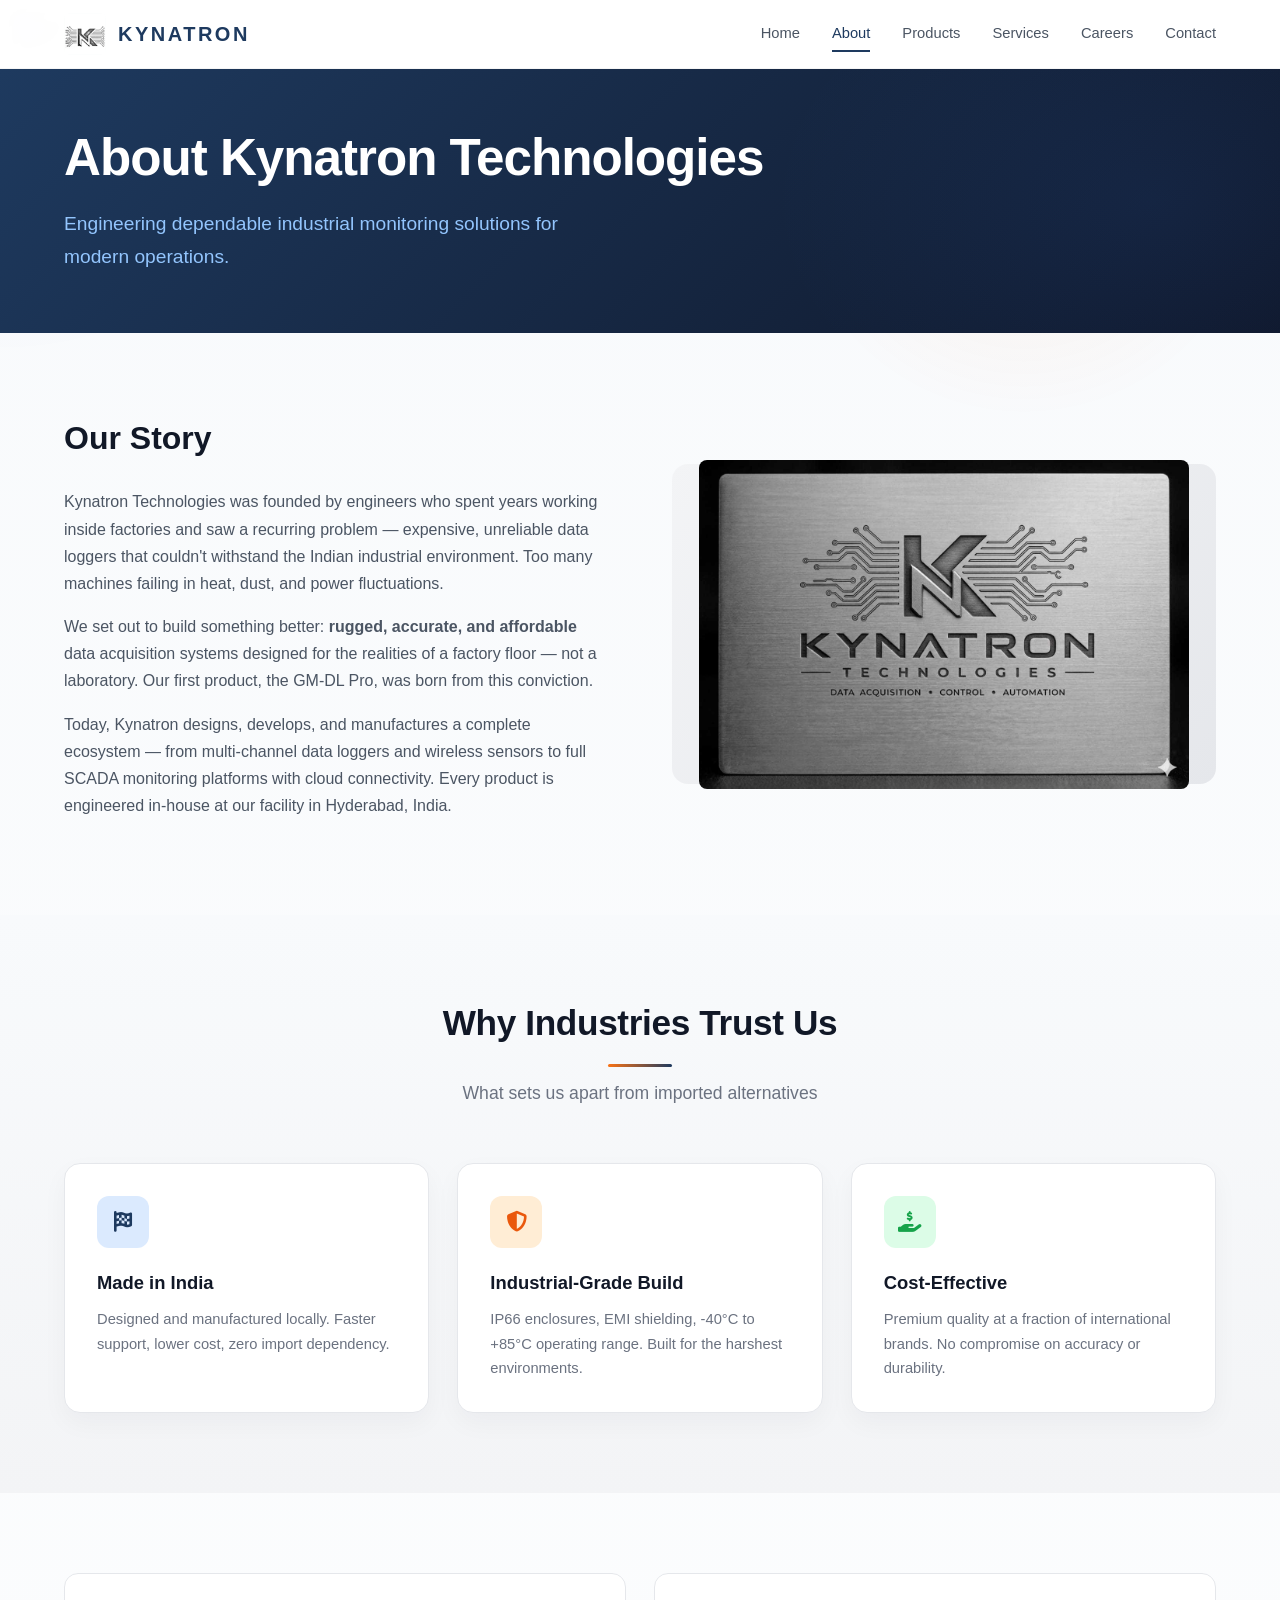
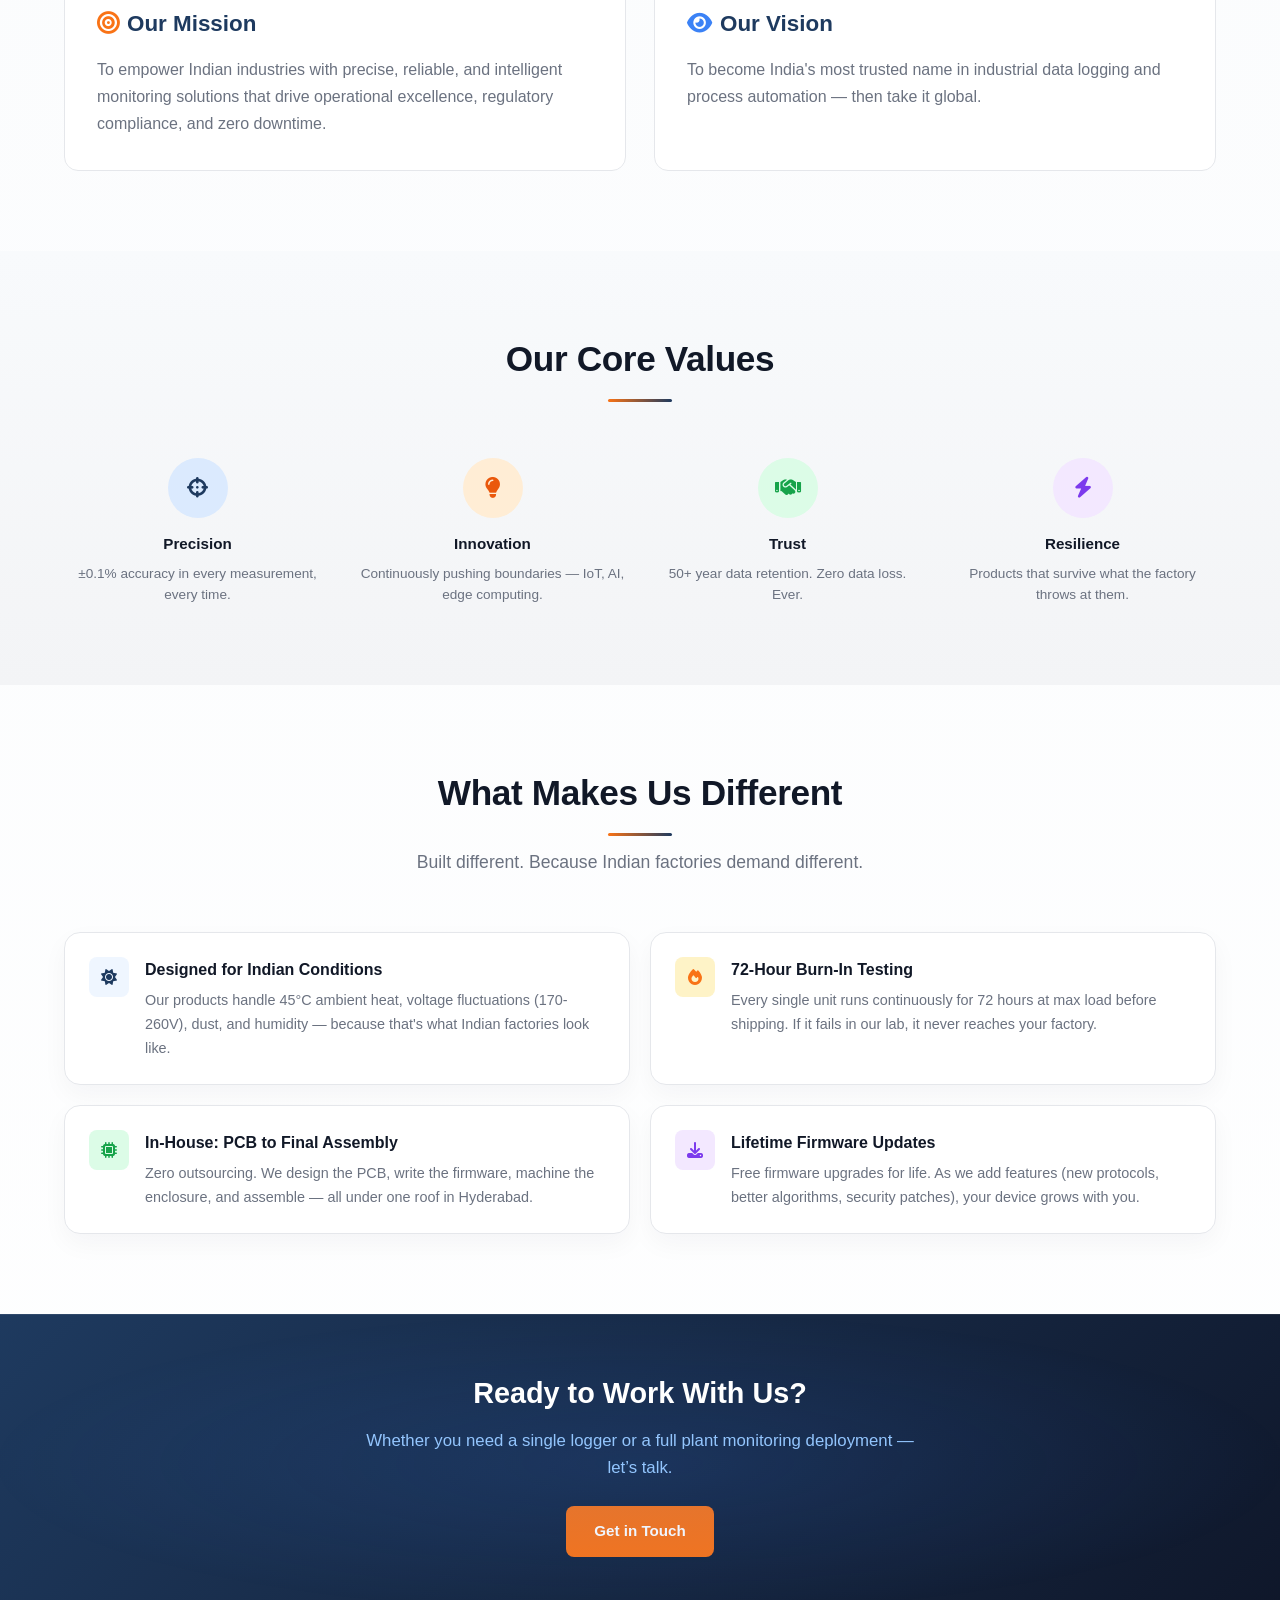
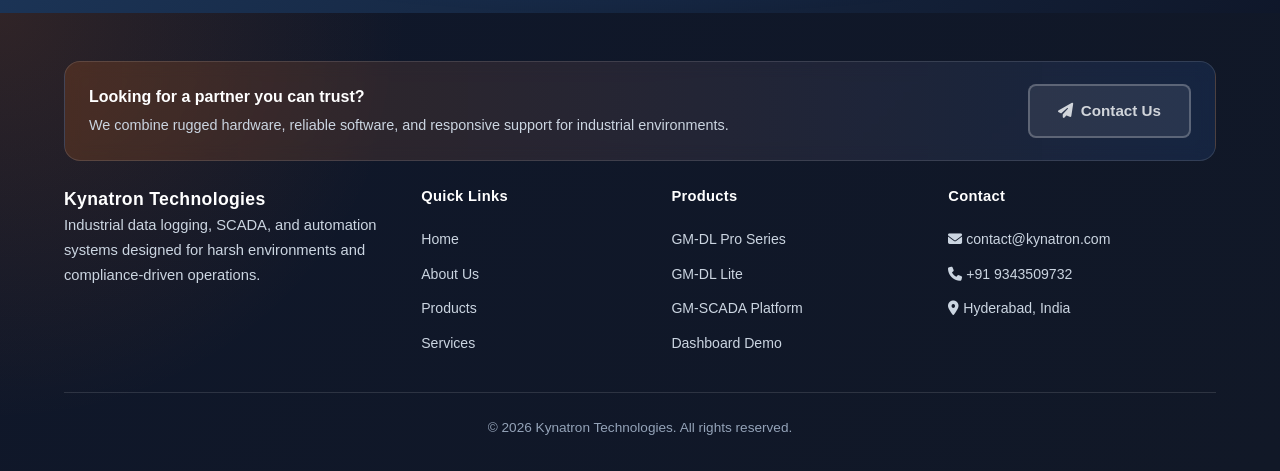
==== commit a9ffe9b9: "Update phone number and UI polish" ====
--- a/about.html
+++ b/about.html
@@ -199,7 +199,7 @@
                     <h4>Contact</h4>
                     <ul>
                         <li><i class="fa-solid fa-envelope"></i> contact@kynatron.com</li>
-                        <li><i class="fa-solid fa-phone"></i> +91 93453 09732</li>
+                        <li><i class="fa-solid fa-phone"></i> +91 9343509732</li>
                         <li><i class="fa-solid fa-location-dot"></i> Hyderabad, India</li>
                     </ul>
                 </div>
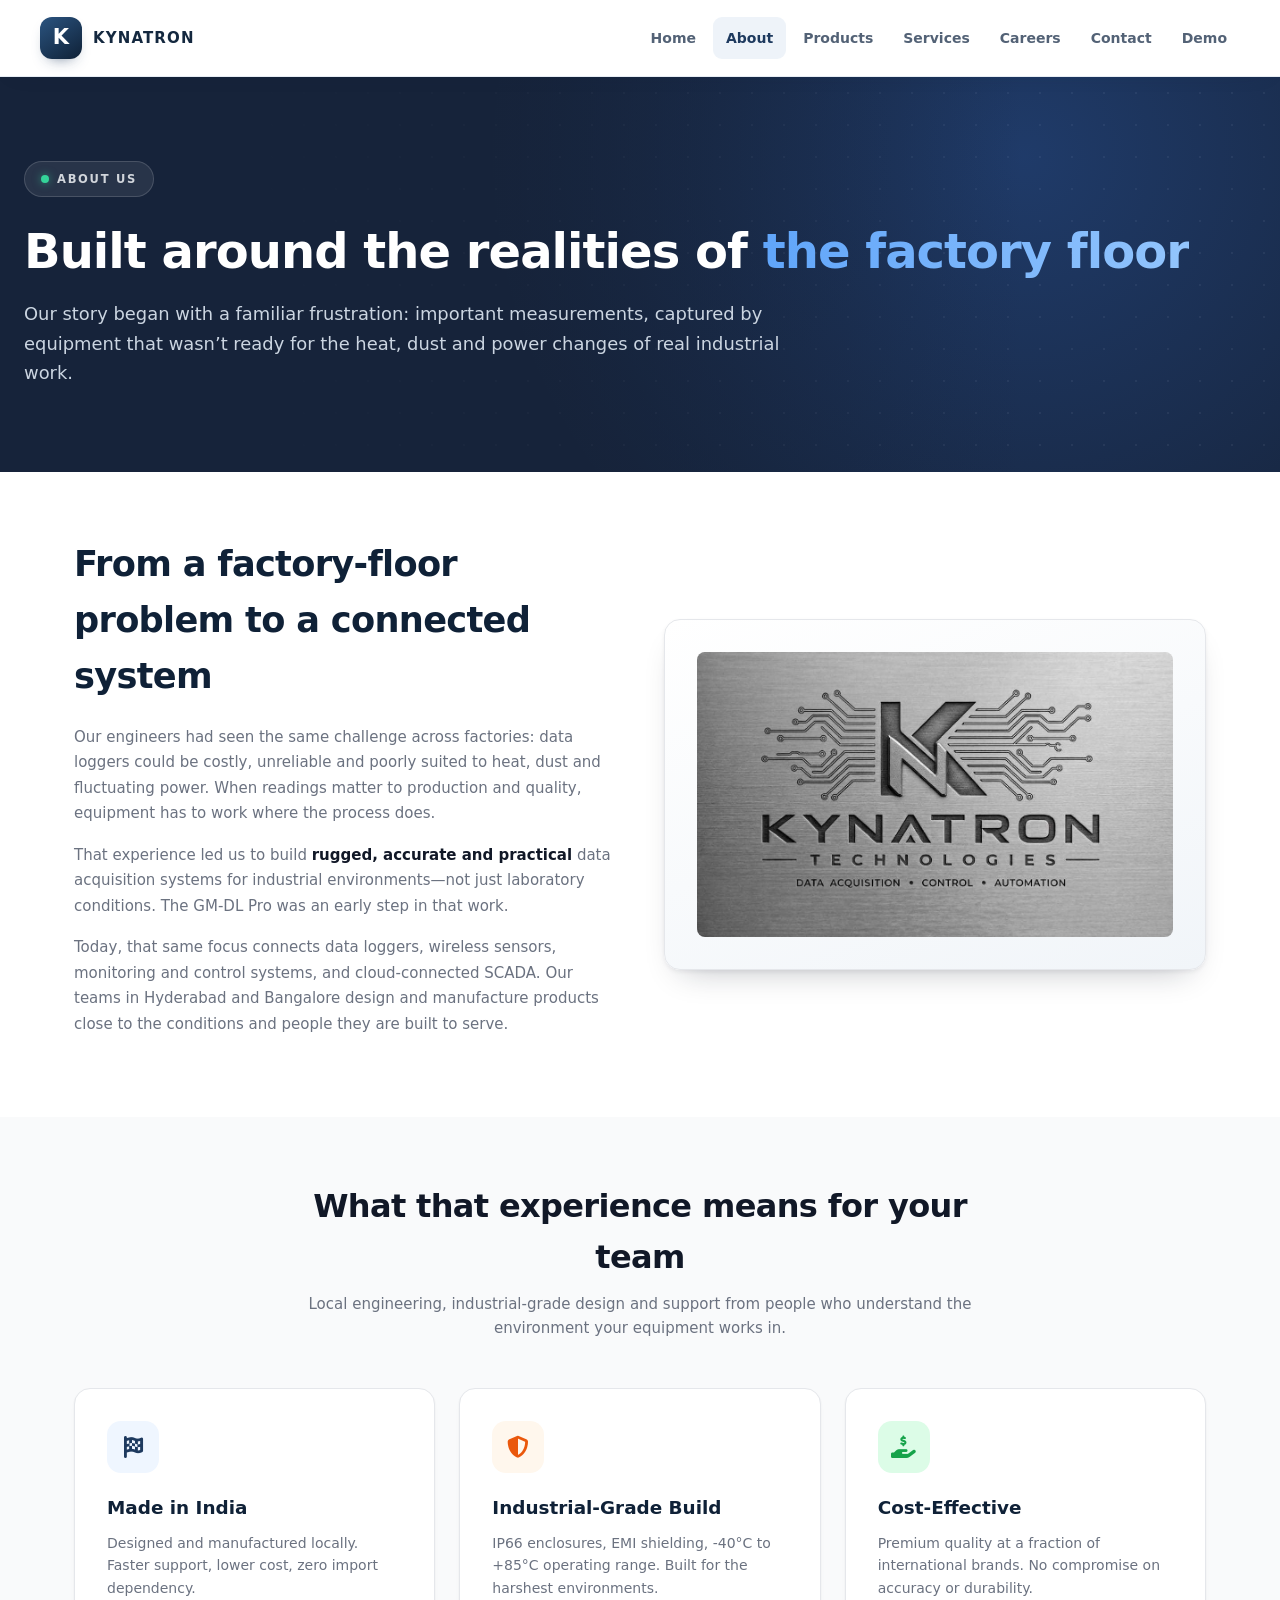
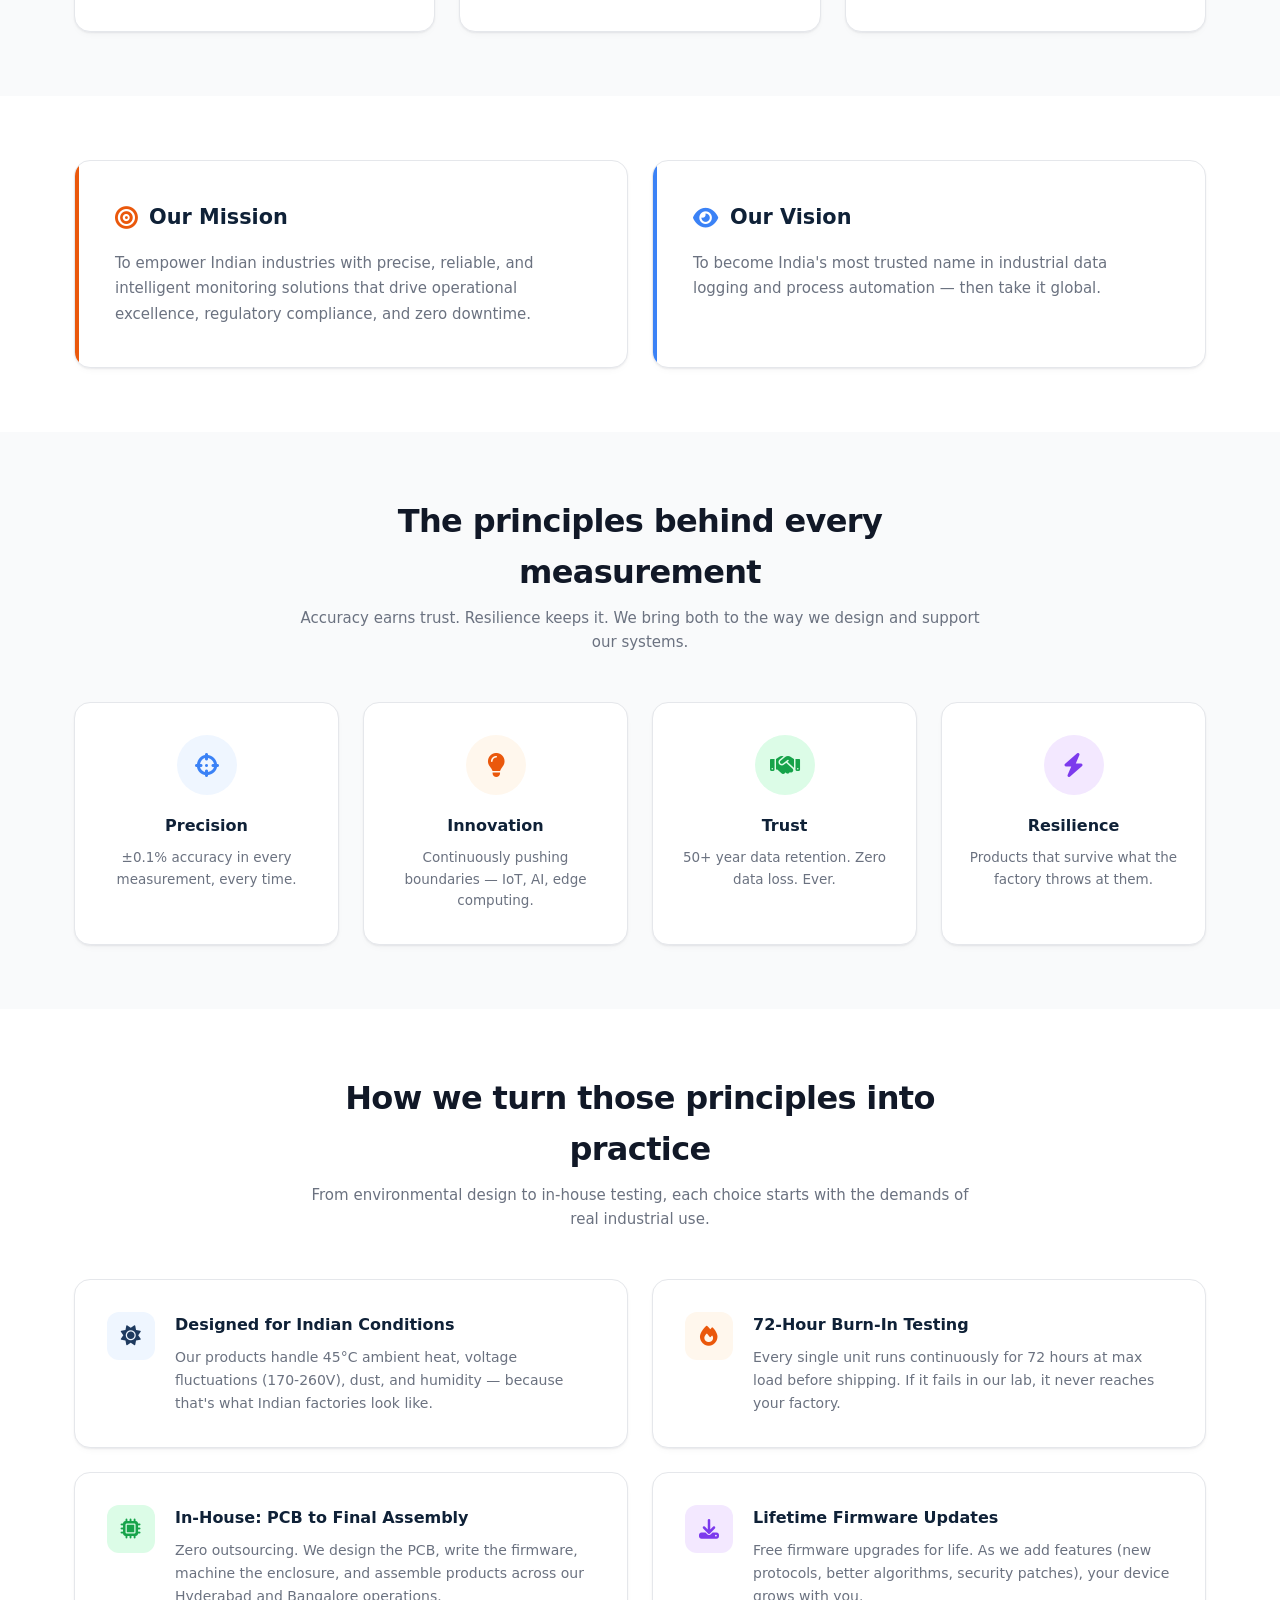
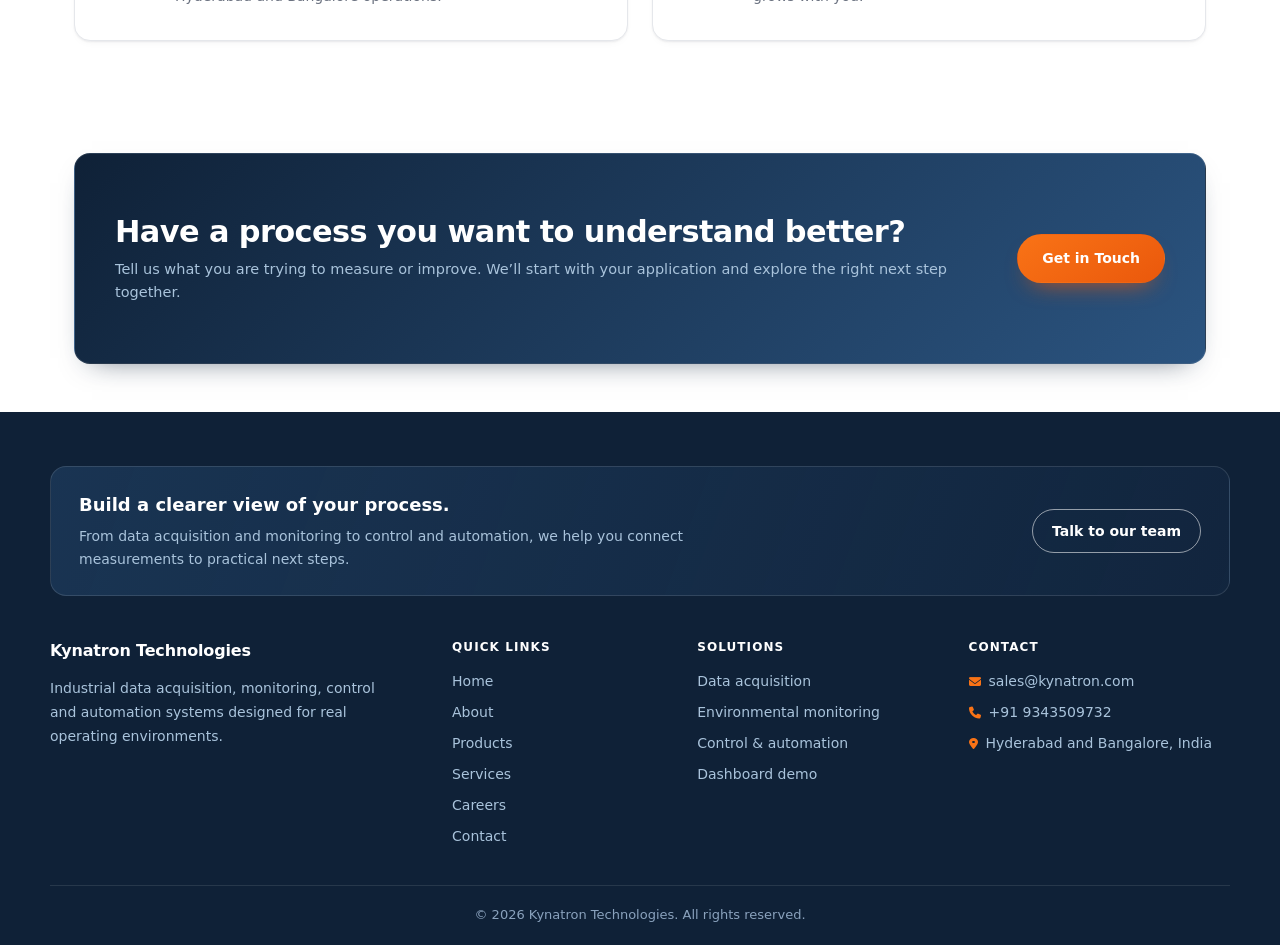
==== commit 49885b08: "Update repository with new product base" ====
--- a/about.html
+++ b/about.html
@@ -6,210 +6,853 @@
     <meta name="viewport" content="width=device-width, initial-scale=1.0">
     <title>About Us | Kynatron Technologies — Data Acquisition &bull; Control &bull; Automation</title>
     <meta name="description" content="Kynatron Technologies — India-based manufacturer of industrial data loggers, SCADA systems, and automation solutions. Learn about our mission, values, and capabilities.">
-    <meta name="keywords" content="Kynatron Technologies, industrial data logger, SCADA, automation, Hyderabad, India">
-        <meta property="og:title" content="About Kynatron Technologies — Our Story">
+    <meta name="keywords" content="Kynatron Technologies, industrial data logger, SCADA, automation, Hyderabad, Bangalore, India">
+    <meta property="og:title" content="About Kynatron Technologies — Our Story">
     <meta property="og:description" content="Engineers who worked inside factories, now building monitoring systems for them. Data Acquisition, Control, Automation — Made in India.">
     <meta property="og:type" content="website">
     <link rel="stylesheet" href="https://cdnjs.cloudflare.com/ajax/libs/font-awesome/6.5.0/css/all.min.css">
-    <link rel="stylesheet" href="css/style.css">
+    <style>
+        /* ============================================================
+           THEME CONSTANTS
+           ============================================================ */
+        :root{
+            --navy:        #1e3a5f;
+            --navy-900:    #0f2137;
+            --navy-700:    #2b5480;
+            --navy-50:     #eef3f9;
+            --orange:      #ea580c;
+            --orange-500:  #f97316;
+            --orange-50:   #fff7ed;
+            --blue:        #3b82f6;
+            --blue-50:     #eff6ff;
+            --green:       #16a34a;
+            --green-50:    #dcfce7;
+            --purple:      #7c3aed;
+            --purple-50:   #f3e8ff;
+
+            --ink:         #111827;
+            --muted:       #6b7280;
+            --line:        #e5e7eb;
+            --bg:          #ffffff;
+            --bg-gray:     #f9fafb;
+            --card:        #ffffff;
+
+            --radius-sm:   8px;
+            --radius-md:   12px;
+            --radius-lg:   16px;
+            --shadow-sm:   0 1px 2px rgba(17,24,39,.06), 0 4px 12px -8px rgba(17,24,39,.15);
+            --shadow-md:   0 2px 4px rgba(17,24,39,.06), 0 16px 32px -18px rgba(17,24,39,.30);
+            --shadow-lg:   0 24px 48px -24px rgba(17,24,39,.45);
+            --maxw:        1180px;
+        }
+
+        /* ============================================================
+           BASE
+           ============================================================ */
+        *,*::before,*::after{box-sizing:border-box}
+        html{scroll-behavior:smooth;-webkit-text-size-adjust:100%}
+        body{
+            margin:0;
+            font-family:"Segoe UI",system-ui,-apple-system,"Helvetica Neue",Arial,sans-serif;
+            color:var(--ink);
+            background:var(--bg);
+            line-height:1.6;
+            -webkit-font-smoothing:antialiased;
+        }
+        a{color:inherit}
+        img{max-width:100%;display:block}
+        .container{max-width: var(--maxw, 1180px) !important;margin:0 auto;padding:0 24px}
+
+        /* scroll progress */
+        .scroll-progress{
+            position:fixed;top:0;left:0;height:3px;width:0%;
+            background:linear-gradient(90deg,var(--orange),var(--navy));
+            z-index:120;transition:width .12s linear;
+        }
+
+        /* ============================================================
+           NAVBAR
+           ============================================================ */
+        .navbar{
+            position:sticky;top:0;z-index:100;
+            background:#ffffff;
+            border-bottom:1px solid var(--line);
+            box-shadow:0 1px 2px rgba(17,24,39,.04);
+        }
+        .nav-container{
+            display:flex;align-items:center;justify-content:space-between;
+            height:70px;gap:20px;
+        }
+        .logo{
+            display:inline-flex;align-items:center;gap:10px;
+            text-decoration:none;flex:none;
+        }
+        .logo-mark-img{
+            width:38px;height:38px;border-radius:10px;flex:none;
+            background:linear-gradient(145deg,var(--navy-700),var(--navy-900));
+            color:#fff;font-weight:800;font-size:19px;
+            display:grid;place-items:center;
+            box-shadow:0 6px 16px -8px rgba(30,58,95,.9);
+        }
+        .logo-text{
+            font-weight:800;font-size:16px;letter-spacing:.06em;
+            color:var(--navy-900);
+        }
+        .nav-links{display:flex;align-items:center;gap:6px}
+        .nav-links a{
+            text-decoration:none;
+            font-size:14px;font-weight:600;color:#374151;
+            padding:9px 14px;border-radius:8px;
+            transition:color .18s,background .18s;
+        }
+        .nav-links a:hover{color:var(--navy);background:var(--navy-50)}
+        .nav-links a.active{
+            color:var(--navy);background:var(--navy-50);
+        }
+        .mobile-menu-btn{
+            display:none;appearance:none;border:1px solid var(--line);
+            background:#fff;border-radius:8px;cursor:pointer;
+            width:40px;height:40px;font-size:18px;color:var(--navy);
+        }
+
+        /* ============================================================
+           CUSTOM HERO
+           ============================================================ */
+        .custom-hero {
+            position: relative;
+            background-color: #16233a;
+            background-image: 
+                radial-gradient(circle at 80% 20%, rgba(59, 130, 246, 0.25) 0%, transparent 50%),
+                radial-gradient(rgba(255, 255, 255, 0.06) 1px, transparent 1px);
+            background-size: 100% 100%, 32px 32px;
+            padding: 80px 0 90px;
+            color: #fff;
+            overflow: hidden;
+        }
+        .custom-hero::after {
+            content: "";
+            position: absolute;
+            top: 0; right: 0; bottom: 0; left: 0;
+            background: linear-gradient(90deg, #16233a 20%, transparent 80%);
+            pointer-events: none;
+            z-index: 0;
+        }
+
+        /* ▼ CHANGED — mirrors index.html hero container
+           (max-w-7xl = 80rem, px-4 → sm:px-6) so the badge, h1 and
+           paragraph start at the exact same left edge on every width.
+           !important is required because the base .container rule uses it. */
+        .custom-hero .container {
+            position: relative;
+            z-index: 1;
+            max-width: 80rem !important;   /* was 900px (ignored) / effectively 1180px */
+            padding-left: 1rem;            /* px-4  */
+            padding-right: 1rem;
+        }
+        @media (min-width: 640px) {
+            .custom-hero .container {
+                padding-left: 1.5rem;      /* sm:px-6 */
+                padding-right: 1.5rem;
+            }
+        }
+        /* ▲ END CHANGE */
+
+        .hero-badge {
+            display: inline-flex;
+            align-items: center;
+            gap: 8px;
+            padding: 8px 16px;
+            background: rgba(255, 255, 255, 0.08);
+            border: 1px solid rgba(255, 255, 255, 0.15);
+            border-radius: 999px;
+            font-size: 11.5px;
+            font-weight: 700;
+            letter-spacing: 0.15em;
+            text-transform: uppercase;
+            color: #d1d5db;
+            margin-bottom: 28px;
+        }
+        .hero-badge .dot {
+            width: 8px; height: 8px;
+            background-color: #34d399;
+            border-radius: 50%;
+            box-shadow: 0 0 8px rgba(52, 211, 153, 0.6);
+        }
+        .hero-title {
+            font-size: clamp(2.2rem, 5vw, 3.5rem);
+            font-weight: 800;
+            line-height: 1.15;
+            letter-spacing: -0.02em;
+            margin: 0 0 20px;
+            color: #ffffff;
+        }
+        .gradient-text {
+            background: linear-gradient(90deg, #60a5fa, #93c5fd);
+            -webkit-background-clip: text;
+            -webkit-text-fill-color: transparent;
+            background-clip: text;
+        }
+        .hero-p {
+            font-size: clamp(1rem, 1.4vw, 1.15rem);
+            color: #cbd5e1;
+            line-height: 1.65;
+            max-width: 780px;
+            margin: 0;
+        }
+
+        /* ============================================================
+           SECTIONS & LAYOUT
+           ============================================================ */
+        .section{padding:64px 0}
+        .section-gray{background:var(--bg-gray)}
+        .section-header{text-align:center;max-width:680px;margin:0 auto 48px}
+        .section-header h2{
+            margin:0 0 8px;font-size:clamp(1.5rem,2.8vw,2rem);
+            letter-spacing:-.02em;font-weight:800;
+        }
+        .section-header p{margin:0;color:var(--muted);font-size:15px}
+
+        /* ============================================================
+           STORY SECTION
+           ============================================================ */
+        .about-story-grid {
+            display: grid;
+            grid-template-columns: 1fr 1fr;
+            gap: 48px;
+            align-items: center;
+        }
+        .about-story-text h2 {
+            font-size: clamp(1.6rem, 3vw, 2.2rem);
+            font-weight: 800;
+            margin: 0 0 20px;
+            color: var(--navy-900);
+            letter-spacing: -0.02em;
+        }
+        .about-story-text p {
+            font-size: 15px;
+            color: var(--muted);
+            line-height: 1.7;
+            margin: 0 0 16px;
+        }
+        .about-story-text strong {
+            color: var(--ink);
+            font-weight: 700;
+        }
+        .about-image-showcase {
+            background: linear-gradient(160deg, #ffffff, #f1f5f9);
+            border: 1px solid var(--line);
+            border-radius: var(--radius-lg);
+            padding: 32px;
+            display: flex;
+            align-items: center;
+            justify-content: center;
+            box-shadow: var(--shadow-md);
+        }
+        .about-image-showcase img {
+            max-width: 100%;
+            border-radius: var(--radius-sm);
+        }
+
+        /* ============================================================
+           TRUST CARDS
+           ============================================================ */
+        .trust-grid {
+            display: grid;
+            grid-template-columns: repeat(3, 1fr);
+            gap: 24px;
+        }
+        .trust-card {
+            background: #ffffff;
+            padding: 32px;
+            border-radius: var(--radius-lg);
+            border: 1px solid var(--line);
+            box-shadow: var(--shadow-sm);
+            transition: transform .2s ease, box-shadow .2s ease;
+        }
+        .trust-card:hover {
+            transform: translateY(-4px);
+            box-shadow: var(--shadow-md);
+        }
+        .trust-icon {
+            width: 52px;
+            height: 52px;
+            border-radius: 14px;
+            display: grid;
+            place-items: center;
+            font-size: 22px;
+            margin-bottom: 20px;
+        }
+        .trust-icon.blue { background: var(--blue-50); color: var(--navy); }
+        .trust-icon.orange { background: var(--orange-50); color: var(--orange); }
+        .trust-icon.green { background: var(--green-50); color: var(--green); }
+        
+        .trust-card h3 {
+            margin: 0 0 10px;
+            font-size: 1.15rem;
+            font-weight: 700;
+            color: var(--navy-900);
+        }
+        .trust-card p {
+            margin: 0;
+            font-size: 14px;
+            color: var(--muted);
+            line-height: 1.6;
+        }
+
+        /* ============================================================
+           MISSION & VISION
+           ============================================================ */
+        .mission-grid {
+            display: grid;
+            grid-template-columns: 1fr 1fr;
+            gap: 24px;
+        }
+        .mission-card {
+            background: #ffffff;
+            padding: 40px;
+            border-radius: var(--radius-lg);
+            border: 1px solid var(--line);
+            box-shadow: var(--shadow-sm);
+            position: relative;
+            overflow: hidden;
+        }
+        .mission-card::before {
+            content: "";
+            position: absolute;
+            top: 0; left: 0; bottom: 0;
+            width: 4px;
+            background: var(--orange);
+        }
+        .mission-card:nth-child(2)::before { background: var(--blue); }
+        
+        .mission-card h3 {
+            margin: 0 0 16px;
+            font-size: 1.3rem;
+            font-weight: 800;
+            color: var(--navy-900);
+            display: flex;
+            align-items: center;
+            gap: 12px;
+        }
+        .mission-card h3 i {
+            font-size: 1.4rem;
+        }
+        .mission-card p {
+            margin: 0;
+            font-size: 15px;
+            color: var(--muted);
+            line-height: 1.7;
+        }
+
+        /* ============================================================
+           VALUES GRID
+           ============================================================ */
+        .values-grid {
+            display: grid;
+            grid-template-columns: repeat(4, 1fr);
+            gap: 24px;
+        }
+        .value-item {
+            text-align: center;
+            background: #ffffff;
+            padding: 32px 24px;
+            border-radius: var(--radius-lg);
+            border: 1px solid var(--line);
+            box-shadow: var(--shadow-sm);
+            transition: transform .2s ease, box-shadow .2s ease;
+        }
+        .value-item:hover {
+            transform: translateY(-4px);
+            box-shadow: var(--shadow-md);
+        }
+        .value-icon-wrap {
+            width: 60px;
+            height: 60px;
+            margin: 0 auto 18px;
+            border-radius: 50%;
+            display: grid;
+            place-items: center;
+            font-size: 24px;
+        }
+        .value-icon-wrap.blue { background: var(--blue-50); color: var(--blue); }
+        .value-icon-wrap.orange { background: var(--orange-50); color: var(--orange); }
+        .value-icon-wrap.green { background: var(--green-50); color: var(--green); }
+        .value-icon-wrap.purple { background: var(--purple-50); color: var(--purple); }
+
+        .value-item h4 {
+            margin: 0 0 8px;
+            font-size: 16px;
+            font-weight: 700;
+            color: var(--navy-900);
+        }
+        .value-item p {
+            margin: 0;
+            font-size: 13.5px;
+            color: var(--muted);
+        }
+
+        /* ============================================================
+           DIFFERENTIATORS GRID
+           ============================================================ */
+        .diff-grid {
+            display: grid;
+            grid-template-columns: 1fr 1fr;
+            gap: 24px;
+        }
+        .diff-card {
+            display: flex;
+            gap: 20px;
+            align-items: flex-start;
+            padding: 32px;
+            background: #ffffff;
+            border-radius: var(--radius-lg);
+            border: 1px solid var(--line);
+            box-shadow: var(--shadow-sm);
+            transition: transform .2s ease, box-shadow .2s ease;
+        }
+        .diff-card:hover {
+            transform: translateY(-2px);
+            box-shadow: var(--shadow-md);
+            border-color: #cfdcea;
+        }
+        .diff-icon {
+            width: 48px;
+            height: 48px;
+            border-radius: 12px;
+            display: grid;
+            place-items: center;
+            font-size: 20px;
+            flex-shrink: 0;
+        }
+        .diff-icon.blue { background: var(--blue-50); color: var(--navy); }
+        .diff-icon.orange { background: var(--orange-50); color: var(--orange); }
+        .diff-icon.green { background: var(--green-50); color: var(--green); }
+        .diff-icon.purple { background: var(--purple-50); color: var(--purple); }
+
+        .diff-content h4 {
+            margin: 0 0 8px;
+            font-size: 16px;
+            font-weight: 700;
+            color: var(--navy-900);
+        }
+        .diff-content p {
+            margin: 0;
+            font-size: 14px;
+            color: var(--muted);
+            line-height: 1.65;
+        }
+
+        /* ============================================================
+           CTA SECTION
+           ============================================================ */
+        .cta-section{
+            background:linear-gradient(130deg,#12243a,var(--navy) 62%,var(--navy-700));
+            color:#fff;text-align:center;padding:64px 24px;
+        }
+        .cta-section h2{margin:0 0 12px;font-size:clamp(1.5rem,2.8vw,2rem);letter-spacing:-.02em;font-weight:800}
+        .cta-section p{margin:0 auto 28px;max-width:620px;color:#bed2e6;font-size:15px}
+        .btn{
+            display:inline-flex;align-items:center;justify-content:center;gap:9px;
+            text-decoration:none;font-weight:650;font-size:14px;
+            padding:12px 24px;border-radius:999px;
+            transition:transform .18s,box-shadow .18s,background .18s,color .18s,border-color .18s;
+            border:1px solid transparent;cursor:pointer;
+        }
+        .btn-primary{
+            background:linear-gradient(145deg,var(--orange-500),var(--orange));
+            color:#fff;box-shadow:0 12px 24px -14px rgba(234,88,12,.95);
+        }
+        .btn-primary:hover{transform:translateY(-2px);box-shadow:0 18px 30px -14px rgba(234,88,12,1)}
+
+        /* ============================================================
+           FOOTER
+           ============================================================ */
+        .footer{
+            background:#0f2137;color:#c6d3e2;
+            padding:56px 0 0;margin-top:0;
+        }
+        .footer-cta{
+            display:flex;flex-wrap:wrap;align-items:center;justify-content:space-between;
+            gap:20px;padding:26px 28px;margin-bottom:40px;
+            border-radius:var(--radius-lg);
+            background:linear-gradient(130deg,rgba(59,130,246,.18),rgba(30,58,95,.35));
+            border:1px solid rgba(255,255,255,.08);
+        }
+        .footer-cta strong{display:block;color:#fff;font-size:1.05rem;margin-bottom:4px}
+        .footer-cta p{margin:0;font-size:14px;color:#a9c3db;max-width:560px}
+        .footer-cta-btn{
+            display:inline-flex;align-items:center;gap:9px;
+            text-decoration:none;font-weight:650;font-size:14px;
+            padding:12px 24px;border-radius:999px;
+            transition:transform .18s,box-shadow .18s,background .18s,color .18s,border-color .18s;
+            border:1px solid rgba(255,255,255,.55);background:transparent;color:#fff;
+        }
+        .footer-cta-btn:hover{background:rgba(255,255,255,.12);border-color:#fff;transform:translateY(-2px)}
+
+        .footer-grid{
+            display:grid;
+            grid-template-columns:1.4fr 1fr 1fr 1.2fr;
+            gap:36px;
+            padding:0 0 40px;
+        }
+        .footer-brand{margin:0 0 10px;color:#fff;font-size:16px;letter-spacing:-.01em}
+        .footer-intro{margin:0 0 16px;font-size:13.5px;color:#a9c3db;max-width:320px}
+        .footer-certifications{display:flex;flex-direction:column;gap:8px}
+        .footer-certifications span{font-size:12.5px;color:#8aa2bd;display:flex;align-items:center;gap:6px}
+        
+        .footer-grid h4{
+            margin:0 0 14px;color:#fff;font-size:13px;
+            letter-spacing:.08em;text-transform:uppercase;font-weight:700;
+        }
+        .footer-grid ul{list-style:none;margin:0;padding:0;display:flex;flex-direction:column;gap:9px}
+        .footer-grid ul li{font-size:13.5px;color:#a9c3db;display:flex;align-items:center;gap:8px}
+        .footer-grid ul li i{color:var(--orange-500);font-size:12px}
+        .footer-grid a{
+            color:#a9c3db;text-decoration:none;
+            transition:color .18s;
+        }
+        .footer-grid a:hover{color:#fff}
+        .footer-bottom{
+            border-top:1px solid rgba(255,255,255,.10);
+            padding:20px 0;text-align:center;
+            font-size:12.5px;color:#8aa2bd;
+        }
+
+        /* back to top */
+        .back-to-top{
+            position:fixed;right:22px;bottom:22px;z-index:90;
+            width:44px;height:44px;border-radius:50%;
+            background:var(--navy);color:#fff;border:0;cursor:pointer;
+            display:grid;place-items:center;font-size:15px;
+            box-shadow:0 12px 24px -12px rgba(30,58,95,.9);
+            opacity:0;visibility:hidden;transform:translateY(8px);
+            transition:opacity .25s,transform .25s,visibility .25s;
+        }
+        .back-to-top.show{opacity:1;visibility:visible;transform:none}
+        .back-to-top:hover{background:var(--navy-900)}
+
+        /* ============================================================
+           RESPONSIVE
+           ============================================================ */
+        @media (max-width:960px){
+            .footer-grid { grid-template-columns: 1fr 1fr; gap: 28px; }
+            .about-story-grid { grid-template-columns: 1fr; gap: 32px; }
+            .mission-grid { grid-template-columns: 1fr; }
+            .values-grid { grid-template-columns: 1fr 1fr; }
+            .diff-grid { grid-template-columns: 1fr; }
+        }
+        @media (max-width:860px){
+            .nav-links{
+                display:none;position:absolute;top:70px;left:0;right:0;
+                flex-direction:column;align-items:stretch;gap:2px;
+                background:#fff;border-bottom:1px solid var(--line);
+                padding:14px 18px;box-shadow:0 16px 24px -20px rgba(0,0,0,.35);
+            }
+            .nav-links.open{display:flex}
+            .nav-links a{padding:11px 12px}
+            .mobile-menu-btn{display:grid;place-items:center}
+            .trust-grid { grid-template-columns: 1fr; }
+        }
+        @media (max-width:640px){
+            .footer-grid { grid-template-columns: 1fr; }
+            .footer-cta { flex-direction: column; align-items: flex-start; }
+            .custom-hero { padding: 60px 0 70px; }
+            .values-grid { grid-template-columns: 1fr; }
+        }
+        @media (prefers-reduced-motion:reduce){
+            *{animation:none !important;transition:none !important;scroll-behavior:auto}
+        }
+    </style>
+    <link rel="stylesheet" href="css/site-shell.css">
 </head>
-<body>
-    <div class="scroll-progress" aria-hidden="true"></div>
-
-    <nav class="navbar">
-        <div class="container nav-container">
-            <a href="index.html" class="logo"><img src="images/logo-icon.jpg" alt="KN" class="logo-mark-img"><span class="logo-text">KYNATRON</span></a>
-            <div class="nav-links" id="nav-links">
-                <a href="index.html">Home</a>
-                <a href="about.html" class="active">About</a>
-                <a href="products.html">Products</a>
-                <a href="services.html">Services</a>
-                <a href="careers.html">Careers</a>
-                <a href="contact.html">Contact</a>
-            </div>
-            <button class="mobile-menu-btn" id="mobile-menu-btn">&#9776;</button>
-        </div>
+<body class="kt-page">
+
+<!-- progress bar -->
+<div class="scroll-progress" aria-hidden="true"></div>
+
+<!-- ============ NAVBAR ============ -->
+<header class="kt-site-header">
+    <nav class="kt-nav-inner" aria-label="Main navigation">
+        <a href="index.html" class="kt-brand" aria-label="Kynatron Technologies home">
+            <span class="kt-brand-mark" aria-hidden="true">K</span>
+            <span class="kt-brand-name">KYNATRON</span>
+        </a>
+        <div class="kt-nav-links" id="nav-links">
+            <a href="index.html">Home</a>
+            <a href="about.html" aria-current="page">About</a>
+            <a href="products.html">Products</a>
+            <a href="services.html">Services</a>
+            <a href="careers.html">Careers</a>
+            <a href="contact.html">Contact</a>
+            <a href="dashboard-demo.html">Demo</a>
+        </div>
+        <button class="kt-menu-toggle" id="mobile-menu-btn" type="button" aria-label="Toggle menu" aria-expanded="false" aria-controls="nav-links">&#9776;</button>
     </nav>
-
-    <section class="hero hero-small">
-        <div class="container">
-            <h1>About Kynatron Technologies</h1>
-            <p class="hero-subtitle">Engineering dependable industrial monitoring solutions for modern operations.</p>
-        </div>
-    </section>
-
-    <!-- Our Story -->
-    <section class="section">
-        <div class="container">
-            <div class="about-grid">
-                <div>
-                    <h2>Our Story</h2>
-                    <p>Kynatron Technologies was founded by engineers who spent years working inside factories and saw a recurring problem — expensive, unreliable data loggers that couldn't withstand the Indian industrial environment. Too many machines failing in heat, dust, and power fluctuations.</p>
-                    <p>We set out to build something better: <strong>rugged, accurate, and affordable</strong> data acquisition systems designed for the realities of a factory floor — not a laboratory. Our first product, the GM-DL Pro, was born from this conviction.</p>
-                    <p>Today, Kynatron designs, develops, and manufactures a complete ecosystem — from multi-channel data loggers and wireless sensors to full SCADA monitoring platforms with cloud connectivity. Every product is engineered in-house at our facility in Hyderabad, India.</p>
-                </div>
-                <div class="about-image-showcase"><img src="images/logo.jpg" alt="Kynatron Technologies" style="max-width: 90%; border-radius: 8px;"></div>
-            </div>
-        </div>
-    </section>
-
-    <!-- Why Choose Us -->
-    <section class="section section-gray">
-        <div class="container">
-            <div class="section-header reveal">
-                <h2>Why Industries Trust Us</h2>
-                <p>What sets us apart from imported alternatives</p>
-            </div>
-            <div class="grid-3 stagger-children">
-                <div class="card">
-                    <div class="card-icon card-icon-blue"><i class="fa-solid fa-flag-checkered" style="font-size:1.3rem; color:#1e3a5f;"></i></div>
-                    <h3>Made in India</h3>
-                    <p>Designed and manufactured locally. Faster support, lower cost, zero import dependency.</p>
-                </div>
-                <div class="card">
-                    <div class="card-icon card-icon-orange"><i class="fa-solid fa-shield-halved" style="font-size:1.3rem; color:#ea580c;"></i></div>
-                    <h3>Industrial-Grade Build</h3>
-                    <p>IP66 enclosures, EMI shielding, -40°C to +85°C operating range. Built for the harshest environments.</p>
-                </div>
-                <div class="card">
-                    <div class="card-icon card-icon-green"><i class="fa-solid fa-hand-holding-dollar" style="font-size:1.3rem; color:#16a34a;"></i></div>
-                    <h3>Cost-Effective</h3>
-                    <p>Premium quality at a fraction of international brands. No compromise on accuracy or durability.</p>
-                </div>
-            </div>
-        </div>
-    </section>
-
-    <!-- Mission & Vision -->
-    <section class="section">
-        <div class="container">
-            <div class="mission-grid">
-                <div class="mission-card">
-                    <h3><i class="fa-solid fa-bullseye" style="color:#f97316; margin-right:8px;"></i>Our Mission</h3>
-                    <p>To empower Indian industries with precise, reliable, and intelligent monitoring solutions that drive operational excellence, regulatory compliance, and zero downtime.</p>
-                </div>
-                <div class="mission-card">
-                    <h3><i class="fa-solid fa-eye" style="color:#3b82f6; margin-right:8px;"></i>Our Vision</h3>
-                    <p>To become India's most trusted name in industrial data logging and process automation — then take it global.</p>
-                </div>
-            </div>
-        </div>
-    </section>
-
-    <!-- Values -->
-    <section class="section section-gray">
-        <div class="container">
-            <div class="section-header reveal">
-                <h2>Our Core Values</h2>
-            </div>
-            <div class="values-grid">
-                <div>
-                    <div class="value-icon card-icon-blue"><i class="fa-solid fa-crosshairs" style="font-size:1.3rem; color:#1e3a5f;"></i></div>
-                    <h4>Precision</h4>
-                    <p>±0.1% accuracy in every measurement, every time.</p>
-                </div>
-                <div>
-                    <div class="value-icon card-icon-orange"><i class="fa-solid fa-lightbulb" style="font-size:1.3rem; color:#ea580c;"></i></div>
-                    <h4>Innovation</h4>
-                    <p>Continuously pushing boundaries — IoT, AI, edge computing.</p>
-                </div>
-                <div>
-                    <div class="value-icon card-icon-green"><i class="fa-solid fa-handshake" style="font-size:1.3rem; color:#16a34a;"></i></div>
-                    <h4>Trust</h4>
-                    <p>50+ year data retention. Zero data loss. Ever.</p>
-                </div>
-                <div>
-                    <div class="value-icon card-icon-purple"><i class="fa-solid fa-bolt" style="font-size:1.3rem; color:#7c3aed;"></i></div>
-                    <h4>Resilience</h4>
-                    <p>Products that survive what the factory throws at them.</p>
-                </div>
-            </div>
-        </div>
-    </section>
-
-    <!-- What Makes Us Different -->
-    <section class="section">
-        <div class="container">
-            <div class="section-header reveal">
-                <h2>What Makes Us Different</h2>
-                <p>Built different. Because Indian factories demand different.</p>
-            </div>
-            <div class="grid-2" style="grid-template-columns:1fr 1fr;gap:20px">
-                <div class="card" style="padding:24px;display:flex;gap:16px;align-items:flex-start">
-                    <div style="width:40px;height:40px;background:#eff6ff;border-radius:8px;display:flex;align-items:center;justify-content:center;flex-shrink:0"><i class="fa-solid fa-sun" style="color:#1e3a5f"></i></div>
-                    <div><h4 style="margin-bottom:6px">Designed for Indian Conditions</h4><p style="font-size:.9rem;color:#6b7280">Our products handle 45°C ambient heat, voltage fluctuations (170-260V), dust, and humidity — because that's what Indian factories look like.</p></div>
-                </div>
-                <div class="card" style="padding:24px;display:flex;gap:16px;align-items:flex-start">
-                    <div style="width:40px;height:40px;background:#fef3c7;border-radius:8px;display:flex;align-items:center;justify-content:center;flex-shrink:0"><i class="fa-solid fa-fire" style="color:#f97316"></i></div>
-                    <div><h4 style="margin-bottom:6px">72-Hour Burn-In Testing</h4><p style="font-size:.9rem;color:#6b7280">Every single unit runs continuously for 72 hours at max load before shipping. If it fails in our lab, it never reaches your factory.</p></div>
-                </div>
-                <div class="card" style="padding:24px;display:flex;gap:16px;align-items:flex-start">
-                    <div style="width:40px;height:40px;background:#dcfce7;border-radius:8px;display:flex;align-items:center;justify-content:center;flex-shrink:0"><i class="fa-solid fa-microchip" style="color:#16a34a"></i></div>
-                    <div><h4 style="margin-bottom:6px">In-House: PCB to Final Assembly</h4><p style="font-size:.9rem;color:#6b7280">Zero outsourcing. We design the PCB, write the firmware, machine the enclosure, and assemble — all under one roof in Hyderabad.</p></div>
-                </div>
-                <div class="card" style="padding:24px;display:flex;gap:16px;align-items:flex-start">
-                    <div style="width:40px;height:40px;background:#f3e8ff;border-radius:8px;display:flex;align-items:center;justify-content:center;flex-shrink:0"><i class="fa-solid fa-download" style="color:#7c3aed"></i></div>
-                    <div><h4 style="margin-bottom:6px">Lifetime Firmware Updates</h4><p style="font-size:.9rem;color:#6b7280">Free firmware upgrades for life. As we add features (new protocols, better algorithms, security patches), your device grows with you.</p></div>
-                </div>
-            </div>
-        </div>
-    </section>
-
-    <section class="cta-section">
-        <div class="container">
-            <h2>Ready to Work With Us?</h2>
-            <p>Whether you need a single logger or a full plant monitoring deployment — let’s talk.</p>
-            <a href="contact.html" class="btn btn-primary">Get in Touch</a>
-        </div>
-    </section>
-
-    <footer class="footer">
-        <div class="container">
-            <div class="footer-cta">
-                <div>
-                    <strong>Looking for a partner you can trust?</strong>
-                    <p>We combine rugged hardware, reliable software, and responsive support for industrial environments.</p>
-                </div>
-                <a href="contact.html" class="btn btn-outline footer-cta-btn"><i class="fa-solid fa-paper-plane"></i> Contact Us</a>
-            </div>
-            <div class="footer-grid" style="padding-top:0">
-                <div>
-                    <h3 class="footer-brand">Kynatron Technologies</h3>
-                    <p class="footer-intro">Industrial data logging, SCADA, and automation systems designed for harsh environments and compliance-driven operations.</p>
-                </div>
-                <div>
-                    <h4>Quick Links</h4>
-                    <ul>
-                        <li><a href="index.html">Home</a></li>
-                        <li><a href="about.html">About Us</a></li>
-                        <li><a href="products.html">Products</a></li>
-                        <li><a href="services.html">Services</a></li>
-                    </ul>
-                </div>
-                <div>
-                    <h4>Products</h4>
-                    <ul>
-                        <li><a href="products.html">GM-DL Pro Series</a></li>
-                        <li><a href="products.html">GM-DL Lite</a></li>
-                        <li><a href="products.html">GM-SCADA Platform</a></li>
-                        <li><a href="dashboard-demo.html">Dashboard Demo</a></li>
-                    </ul>
-                </div>
-                <div>
-                    <h4>Contact</h4>
-                    <ul>
-                        <li><i class="fa-solid fa-envelope"></i> contact@kynatron.com</li>
-                        <li><i class="fa-solid fa-phone"></i> +91 9343509732</li>
-                        <li><i class="fa-solid fa-location-dot"></i> Hyderabad, India</li>
-                    </ul>
-                </div>
-            </div>
-            <div class="footer-bottom">
-                <p>&copy; 2026 Kynatron Technologies. All rights reserved.</p>
-            </div>
-        </div>
-    </footer>
-    <button id="back-to-top" class="back-to-top" aria-label="Back to top"><i class="fa-solid fa-chevron-up"></i></button>
-    <script src="js/main.js"></script>
+</header>
+
+<!-- ============ CUSTOM HERO ============ -->
+<section class="custom-hero">
+    <div class="container">
+        <div class="hero-badge">
+            <span class="dot"></span>
+            About Us
+        </div>
+        <h1 class="hero-title">
+            Built around the realities of <span class="gradient-text">the factory floor</span>
+        </h1>
+        <p class="hero-p">
+            Our story began with a familiar frustration: important measurements, captured by equipment that wasn’t ready for the heat, dust and power changes of real industrial work.
+        </p>
+    </div>
+</section>
+
+<!-- ============ OUR STORY ============ -->
+<section class="section">
+    <div class="container">
+        <div class="about-story-grid">
+            <div class="about-story-text">
+                <h2>From a factory-floor problem to a connected system</h2>
+                <p>Our engineers had seen the same challenge across factories: data loggers could be costly, unreliable and poorly suited to heat, dust and fluctuating power. When readings matter to production and quality, equipment has to work where the process does.</p>
+                <p>That experience led us to build <strong>rugged, accurate and practical</strong> data acquisition systems for industrial environments—not just laboratory conditions. The GM-DL Pro was an early step in that work.</p>
+                <p>Today, that same focus connects data loggers, wireless sensors, monitoring and control systems, and cloud-connected SCADA. Our teams in Hyderabad and Bangalore design and manufacture products close to the conditions and people they are built to serve.</p>
+            </div>
+            <div class="about-image-showcase">
+                <!-- Placeholder for your actual image -->
+                <img src="images/logo.jpg" alt="Kynatron Technologies" onerror="this.style.display='none'">
+            </div>
+        </div>
+    </div>
+</section>
+
+<!-- ============ WHY TRUST US ============ -->
+<section class="section section-gray">
+    <div class="container">
+        <div class="section-header">
+            <h2>What that experience means for your team</h2>
+            <p>Local engineering, industrial-grade design and support from people who understand the environment your equipment works in.</p>
+        </div>
+        <div class="trust-grid">
+            <div class="trust-card">
+                <div class="trust-icon blue">
+                    <i class="fa-solid fa-flag-checkered"></i>
+                </div>
+                <h3>Made in India</h3>
+                <p>Designed and manufactured locally. Faster support, lower cost, zero import dependency.</p>
+            </div>
+            <div class="trust-card">
+                <div class="trust-icon orange">
+                    <i class="fa-solid fa-shield-halved"></i>
+                </div>
+                <h3>Industrial-Grade Build</h3>
+                <p>IP66 enclosures, EMI shielding, -40°C to +85°C operating range. Built for the harshest environments.</p>
+            </div>
+            <div class="trust-card">
+                <div class="trust-icon green">
+                    <i class="fa-solid fa-hand-holding-dollar"></i>
+                </div>
+                <h3>Cost-Effective</h3>
+                <p>Premium quality at a fraction of international brands. No compromise on accuracy or durability.</p>
+            </div>
+        </div>
+    </div>
+</section>
+
+<!-- ============ MISSION & VISION ============ -->
+<section class="section">
+    <div class="container">
+        <div class="mission-grid">
+            <div class="mission-card">
+                <h3><i class="fa-solid fa-bullseye" style="color:var(--orange)"></i> Our Mission</h3>
+                <p>To empower Indian industries with precise, reliable, and intelligent monitoring solutions that drive operational excellence, regulatory compliance, and zero downtime.</p>
+            </div>
+            <div class="mission-card">
+                <h3><i class="fa-solid fa-eye" style="color:var(--blue)"></i> Our Vision</h3>
+                <p>To become India's most trusted name in industrial data logging and process automation — then take it global.</p>
+            </div>
+        </div>
+    </div>
+</section>
+
+<!-- ============ CORE VALUES ============ -->
+<section class="section section-gray">
+    <div class="container">
+        <div class="section-header">
+            <h2>The principles behind every measurement</h2>
+            <p>Accuracy earns trust. Resilience keeps it. We bring both to the way we design and support our systems.</p>
+        </div>
+        <div class="values-grid">
+            <div class="value-item">
+                <div class="value-icon-wrap blue">
+                    <i class="fa-solid fa-crosshairs"></i>
+                </div>
+                <h4>Precision</h4>
+                <p>±0.1% accuracy in every measurement, every time.</p>
+            </div>
+            <div class="value-item">
+                <div class="value-icon-wrap orange">
+                    <i class="fa-solid fa-lightbulb"></i>
+                </div>
+                <h4>Innovation</h4>
+                <p>Continuously pushing boundaries — IoT, AI, edge computing.</p>
+            </div>
+            <div class="value-item">
+                <div class="value-icon-wrap green">
+                    <i class="fa-solid fa-handshake"></i>
+                </div>
+                <h4>Trust</h4>
+                <p>50+ year data retention. Zero data loss. Ever.</p>
+            </div>
+            <div class="value-item">
+                <div class="value-icon-wrap purple">
+                    <i class="fa-solid fa-bolt"></i>
+                </div>
+                <h4>Resilience</h4>
+                <p>Products that survive what the factory throws at them.</p>
+            </div>
+        </div>
+    </div>
+</section>
+
+<!-- ============ WHAT MAKES US DIFFERENT ============ -->
+<section class="section">
+    <div class="container">
+        <div class="section-header">
+            <h2>How we turn those principles into practice</h2>
+            <p>From environmental design to in-house testing, each choice starts with the demands of real industrial use.</p>
+        </div>
+        <div class="diff-grid">
+            <div class="diff-card">
+                <div class="diff-icon blue">
+                    <i class="fa-solid fa-sun"></i>
+                </div>
+                <div class="diff-content">
+                    <h4>Designed for Indian Conditions</h4>
+                    <p>Our products handle 45°C ambient heat, voltage fluctuations (170-260V), dust, and humidity — because that's what Indian factories look like.</p>
+                </div>
+            </div>
+            <div class="diff-card">
+                <div class="diff-icon orange">
+                    <i class="fa-solid fa-fire"></i>
+                </div>
+                <div class="diff-content">
+                    <h4>72-Hour Burn-In Testing</h4>
+                    <p>Every single unit runs continuously for 72 hours at max load before shipping. If it fails in our lab, it never reaches your factory.</p>
+                </div>
+            </div>
+            <div class="diff-card">
+                <div class="diff-icon green">
+                    <i class="fa-solid fa-microchip"></i>
+                </div>
+                <div class="diff-content">
+                    <h4>In-House: PCB to Final Assembly</h4>
+                    <p>Zero outsourcing. We design the PCB, write the firmware, machine the enclosure, and assemble products across our Hyderabad and Bangalore operations.</p>
+                </div>
+            </div>
+            <div class="diff-card">
+                <div class="diff-icon purple">
+                    <i class="fa-solid fa-download"></i>
+                </div>
+                <div class="diff-content">
+                    <h4>Lifetime Firmware Updates</h4>
+                    <p>Free firmware upgrades for life. As we add features (new protocols, better algorithms, security patches), your device grows with you.</p>
+                </div>
+            </div>
+        </div>
+    </div>
+</section>
+
+<!-- ============ CTA ============ -->
+<section class="cta-section">
+    <div class="container">
+        <div class="kt-cta-copy">
+            <h2>Have a process you want to understand better?</h2>
+            <p>Tell us what you are trying to measure or improve. We’ll start with your application and explore the right next step together.</p>
+        </div>
+        <a href="contact.html" class="btn btn-primary">Get in Touch</a>
+    </div>
+</section>
+
+<!-- ============ FOOTER ============ -->
+<footer class="kt-site-footer">
+    <div class="container">
+        <div class="footer-cta">
+            <div>
+                <strong>Build a clearer view of your process.</strong>
+                <p>From data acquisition and monitoring to control and automation, we help you connect measurements to practical next steps.</p>
+            </div>
+            <a href="contact.html" class="footer-cta-btn">Talk to our team</a>
+        </div>
+        <div class="footer-grid">
+            <div>
+                <h3 class="footer-brand">Kynatron Technologies</h3>
+                <p class="footer-intro">Industrial data acquisition, monitoring, control and automation systems designed for real operating environments.</p>
+            </div>
+            <div>
+                <h4>Quick Links</h4>
+                <ul>
+                    <li><a href="index.html">Home</a></li>
+                    <li><a href="about.html">About</a></li>
+                    <li><a href="products.html">Products</a></li>
+                    <li><a href="services.html">Services</a></li>
+                    <li><a href="careers.html">Careers</a></li>
+                    <li><a href="contact.html">Contact</a></li>
+                </ul>
+            </div>
+            <div>
+                <h4>Solutions</h4>
+                <ul>
+                    <li><a href="products.html">Data acquisition</a></li>
+                    <li><a href="products.html">Environmental monitoring</a></li>
+                    <li><a href="products.html">Control &amp; automation</a></li>
+                    <li><a href="dashboard-demo.html">Dashboard demo</a></li>
+                </ul>
+            </div>
+            <div>
+                <h4>Contact</h4>
+                <ul>
+                    <li><i class="fa-solid fa-envelope"></i> <a href="mailto:sales@kynatron.com">sales@kynatron.com</a></li>
+                    <li><i class="fa-solid fa-phone"></i> <a href="tel:+919343509732">+91 9343509732</a></li>
+                    <li><i class="fa-solid fa-location-dot"></i> Hyderabad and Bangalore, India</li>
+                </ul>
+            </div>
+        </div>
+        <div class="footer-bottom">
+            <p>&copy; 2026 Kynatron Technologies. All rights reserved.</p>
+        </div>
+    </div>
+</footer>
+
+<button id="back-to-top" class="back-to-top" aria-label="Back to top"><i class="fa-solid fa-chevron-up"></i></button>
+
+<script>
+(function () {
+    "use strict";
+
+    /* ============================================================
+       THEME SCRIPTS
+       ============================================================ */
+    const progress = document.querySelector('.scroll-progress');
+    function updateProgress() {
+        const h = document.documentElement;
+        const scrolled = h.scrollTop / (h.scrollHeight - h.clientHeight) * 100;
+        if (progress) progress.style.width = (scrolled || 0) + '%';
+    }
+    window.addEventListener('scroll', updateProgress, { passive: true });
+    updateProgress();
+
+    const backTop = document.getElementById('back-to-top');
+    if (backTop) {
+        window.addEventListener('scroll', function () {
+            if (window.scrollY > 400) backTop.classList.add('show');
+            else backTop.classList.remove('show');
+        }, { passive: true });
+        backTop.addEventListener('click', function () {
+            window.scrollTo({ top: 0, behavior: 'smooth' });
+        });
+    }
+})();
+</script>
+<script src="js/site-shell.js"></script>
+
 </body>
 </html>
--- a/css/site-shell.css
+++ b/css/site-shell.css
@@ -0,0 +1,673 @@
+.kt-page {
+    -webkit-font-smoothing: antialiased;
+    text-rendering: optimizeLegibility;
+}
+
+.kt-page:not(.kt-dashboard-page) {
+    overflow-x: clip;
+}
+
+body.kt-dashboard-page {
+    height: auto;
+    min-height: 100vh;
+    overflow-x: hidden;
+    overflow-y: auto;
+}
+
+@media (max-width: 600px) {
+    body.kt-dashboard-page .tb-right {
+        gap: 8px;
+    }
+
+    body.kt-dashboard-page .tb-stat,
+    body.kt-dashboard-page .tb-user {
+        display: none;
+    }
+
+    body.kt-dashboard-page .qbar {
+        max-width: 100%;
+        flex-wrap: wrap;
+        gap: 8px 12px;
+    }
+
+    body.kt-dashboard-page #lastUpd {
+        margin-left: 0;
+    }
+}
+
+.kt-page :focus-visible {
+    outline: 3px solid #e7832e;
+    outline-offset: 3px;
+}
+
+.kt-site-header {
+    position: sticky;
+    top: 0;
+    z-index: 100;
+    width: 100%;
+    background: rgba(255, 255, 255, 0.97);
+    border-bottom: 1px solid #e7edf4;
+    box-shadow: 0 8px 24px -22px rgba(15, 33, 55, 0.55);
+    backdrop-filter: blur(12px);
+}
+
+.kt-nav-inner {
+    width: min(100% - 40px, 1200px);
+    min-height: 76px;
+    margin-inline: auto;
+    display: flex;
+    align-items: center;
+    justify-content: space-between;
+    gap: 24px;
+}
+
+.kt-brand {
+    display: inline-flex;
+    align-items: center;
+    gap: 11px;
+    flex: none;
+    color: #14283f;
+    text-decoration: none;
+}
+
+.kt-brand-mark {
+    display: grid;
+    width: 42px;
+    height: 42px;
+    place-items: center;
+    border-radius: 12px;
+    background: linear-gradient(145deg, #2b5480, #0f2137);
+    box-shadow: 0 7px 16px -10px rgba(30, 58, 95, 0.9);
+    color: #fff;
+    font-size: 21px;
+    font-weight: 800;
+}
+
+.kt-brand-name {
+    font-size: 15px;
+    font-weight: 800;
+    letter-spacing: 0.075em;
+}
+
+.kt-nav-links {
+    display: flex;
+    align-items: center;
+    justify-content: flex-end;
+    gap: 4px;
+}
+
+.kt-nav-links a {
+    padding: 10px 13px;
+    border-radius: 9px;
+    color: #536276;
+    font-size: 14px;
+    font-weight: 600;
+    text-decoration: none;
+    transition: color 160ms ease, background-color 160ms ease;
+}
+
+.kt-nav-links a:hover,
+.kt-nav-links a[aria-current="page"] {
+    background: #eef3f9;
+    color: #1e3a5f;
+}
+
+.kt-menu-toggle {
+    display: none;
+    width: 42px;
+    height: 42px;
+    place-items: center;
+    border: 1px solid #dce4ee;
+    border-radius: 10px;
+    background: #fff;
+    color: #1e3a5f;
+    font-size: 22px;
+    cursor: pointer;
+}
+
+.kt-site-footer {
+    padding: 54px 0 0;
+    background: #0f2137;
+    color: #c6d3e2;
+}
+
+.kt-footer-inner {
+    width: min(100% - 40px, 1200px);
+    margin-inline: auto;
+}
+
+.kt-footer-cta {
+    display: flex;
+    align-items: center;
+    justify-content: space-between;
+    gap: 24px;
+    margin-bottom: 42px;
+    padding: 24px 28px;
+    border: 1px solid rgba(255, 255, 255, 0.12);
+    border-radius: 16px;
+    background: linear-gradient(110deg, rgba(43, 84, 128, 0.38), rgba(30, 58, 95, 0.18));
+}
+
+.kt-footer-cta strong {
+    display: block;
+    margin-bottom: 5px;
+    color: #fff;
+    font-size: 18px;
+}
+
+.kt-footer-cta p {
+    max-width: 650px;
+    margin: 0;
+    color: #a9c3db;
+    font-size: 14px;
+    line-height: 1.65;
+}
+
+.kt-footer-cta a {
+    display: inline-flex;
+    flex: none;
+    align-items: center;
+    justify-content: center;
+    min-height: 44px;
+    padding: 0 19px;
+    border: 1px solid rgba(255, 255, 255, 0.55);
+    border-radius: 999px;
+    color: #fff;
+    font-size: 14px;
+    font-weight: 700;
+    text-decoration: none;
+    transition: background-color 160ms ease, border-color 160ms ease;
+}
+
+.kt-footer-cta a:hover {
+    border-color: #fff;
+    background: rgba(255, 255, 255, 0.12);
+}
+
+.kt-footer-grid {
+    display: grid;
+    grid-template-columns: 1.4fr 0.8fr 0.9fr 1fr;
+    gap: 36px;
+    padding-bottom: 38px;
+}
+
+.kt-footer-grid h3,
+.kt-footer-grid h4 {
+    margin: 0 0 14px;
+    color: #fff;
+}
+
+.kt-footer-grid h3 {
+    font-size: 16px;
+    font-weight: 750;
+}
+
+.kt-footer-grid h4 {
+    font-size: 12px;
+    font-weight: 750;
+    letter-spacing: 0.09em;
+    text-transform: uppercase;
+}
+
+.kt-footer-grid p {
+    max-width: 330px;
+    margin: 0;
+    color: #a9c3db;
+    font-size: 14px;
+    line-height: 1.7;
+}
+
+.kt-footer-grid ul {
+    display: grid;
+    gap: 10px;
+    margin: 0;
+    padding: 0;
+    list-style: none;
+}
+
+.kt-footer-grid li,
+.kt-footer-grid a {
+    color: #a9c3db;
+    font-size: 14px;
+    line-height: 1.5;
+    text-decoration: none;
+}
+
+.kt-footer-grid a:hover {
+    color: #fff;
+}
+
+.kt-footer-bottom {
+    padding: 19px 0;
+    border-top: 1px solid rgba(255, 255, 255, 0.1);
+    color: #8aa2bd;
+    font-size: 13px;
+    text-align: center;
+}
+
+.kt-footer-bottom p {
+    margin: 0;
+}
+
+.kt-site-footer .container {
+    width: min(100% - 40px, 1200px);
+    margin-inline: auto;
+    padding: 0;
+}
+
+.kt-site-footer .footer-cta {
+    display: flex;
+    align-items: center;
+    justify-content: space-between;
+    gap: 24px;
+    margin: 0 0 42px;
+    padding: 24px 28px;
+    border: 1px solid rgba(255, 255, 255, 0.12);
+    border-radius: 16px;
+    background: linear-gradient(110deg, rgba(43, 84, 128, 0.38), rgba(30, 58, 95, 0.18));
+}
+
+.kt-site-footer .footer-cta strong {
+    display: block;
+    margin-bottom: 5px;
+    color: #fff;
+    font-size: 18px;
+}
+
+.kt-site-footer .footer-cta p {
+    max-width: 650px;
+    margin: 0;
+    color: #a9c3db;
+    font-size: 14px;
+    line-height: 1.65;
+}
+
+.kt-site-footer .footer-cta-btn {
+    display: inline-flex;
+    flex: none;
+    align-items: center;
+    justify-content: center;
+    min-height: 44px;
+    padding: 0 19px;
+    border: 1px solid rgba(255, 255, 255, 0.55);
+    border-radius: 999px;
+    background: transparent;
+    color: #fff;
+    font-size: 14px;
+    font-weight: 700;
+    text-decoration: none;
+}
+
+.kt-site-footer .footer-grid {
+    display: grid;
+    grid-template-columns: 1.4fr 0.8fr 0.9fr 1fr;
+    gap: 36px;
+    margin: 0;
+    padding: 0 0 38px !important;
+}
+
+.kt-site-footer .footer-brand,
+.kt-site-footer .footer-grid h4 {
+    margin: 0 0 14px;
+    color: #fff;
+}
+
+.kt-site-footer .footer-brand {
+    font-size: 16px;
+    font-weight: 750;
+}
+
+.kt-site-footer .footer-grid h4 {
+    font-size: 12px;
+    font-weight: 750;
+    letter-spacing: 0.09em;
+    text-transform: uppercase;
+}
+
+.kt-site-footer .footer-intro {
+    max-width: 330px;
+    margin: 0;
+    color: #a9c3db;
+    font-size: 14px;
+    line-height: 1.7;
+}
+
+.kt-site-footer .footer-grid ul {
+    display: grid;
+    gap: 10px;
+    margin: 0;
+    padding: 0;
+    list-style: none;
+}
+
+.kt-site-footer .footer-grid li,
+.kt-site-footer .footer-grid li a {
+    color: #a9c3db;
+    font-size: 14px;
+    line-height: 1.5;
+    text-decoration: none;
+}
+
+.kt-site-footer .footer-grid li a:hover {
+    color: #fff;
+}
+
+.kt-site-footer .footer-certifications {
+    display: grid;
+    gap: 8px;
+    margin-top: 16px;
+    color: #a9c3db;
+    font-size: 13px;
+}
+
+.kt-site-footer .footer-bottom {
+    padding: 19px 0;
+    border-top: 1px solid rgba(255, 255, 255, 0.1);
+    color: #8aa2bd;
+    font-size: 13px;
+    text-align: center;
+}
+
+.kt-site-footer .footer-bottom p {
+    margin: 0;
+}
+
+.kt-page .custom-hero .hero-title {
+    width: min(calc(100vw - 48px), 1100px);
+    max-width: 1100px;
+    line-height: 1.12;
+    font-size: clamp(0.7rem, 4.1vw, 3rem);
+    letter-spacing: -0.02em;
+    white-space: nowrap;
+    text-wrap: nowrap;
+}
+
+.kt-page .custom-hero {
+    padding-block: clamp(56px, 7vw, 84px);
+}
+
+@media (max-width: 600px) {
+    .kt-page .custom-hero .hero-title {
+        width: calc(100vw - 32px);
+        margin-left: -8px;
+        font-size: clamp(0.78rem, 3.9vw, 1.5rem);
+    }
+}
+
+.kt-page .custom-hero .custom-hero-content {
+    box-sizing: border-box;
+    width: 100%;
+    max-width: 900px;
+    margin-inline: auto;
+    padding-inline: 24px;
+    text-align: left;
+}
+
+.kt-page .cta-section {
+    padding: 48px 24px;
+    background: transparent;
+    color: #fff;
+    text-align: left;
+}
+
+.kt-page .cta-section > .container,
+.kt-page .kt-bottom-cta {
+    box-sizing: border-box;
+    width: min(100%, 1132px);
+    max-width: 1132px;
+    min-height: 211px;
+    margin-inline: auto;
+    padding: 36px 40px;
+    display: flex;
+    align-items: center;
+    justify-content: space-between;
+    gap: 24px;
+    border: 1px solid rgba(255, 255, 255, 0.1);
+    border-radius: 16px;
+    background: linear-gradient(135deg, #0f2137, #2b5480);
+    box-shadow: 0 12px 28px -18px rgba(15, 33, 55, 0.72);
+}
+
+.kt-page .cta-section > .container h2,
+.kt-page .kt-bottom-cta h2 {
+    margin: 0 0 8px;
+    color: #fff;
+    font-size: clamp(1.4rem, 2.6vw, 1.9rem);
+    font-weight: 800;
+    letter-spacing: -0.02em;
+    line-height: 1.2;
+}
+
+.kt-page .cta-section > .container p,
+.kt-page .kt-bottom-cta p {
+    max-width: 560px;
+    margin: 0;
+    color: #a9c3db;
+    font-size: 14.5px;
+    line-height: 1.55;
+}
+
+.kt-page .cta-section > .container > a {
+    flex: none;
+}
+
+.kt-page .cta-section > .container .kt-cta-copy {
+    flex: 1 1 auto;
+    min-width: 0;
+}
+
+.kt-page .cta-section > .container .kt-cta-copy p {
+    max-width: 860px;
+}
+
+.kt-page .kt-bottom-cta > .relative {
+    display: grid;
+    grid-template-columns: minmax(0, 1fr) auto;
+    align-items: center;
+    gap: 8px 24px;
+    width: 100%;
+    max-width: none;
+    margin: 0;
+    text-align: left;
+}
+
+.kt-page .kt-bottom-cta > .relative > h2,
+.kt-page .kt-bottom-cta > .relative > p {
+    grid-column: 1;
+}
+
+.kt-page .kt-bottom-cta > .relative > h2 {
+    font-size: clamp(1.4rem, 2.6vw, 1.9rem);
+    line-height: 1.2;
+}
+
+.kt-page .kt-bottom-cta > .relative > p {
+    max-width: 560px;
+    margin: 0;
+    color: #a9c3db;
+    font-size: 14.5px;
+    line-height: 1.55;
+}
+
+.kt-page .kt-bottom-cta .mt-8 {
+    grid-column: 2;
+    grid-row: 1 / span 2;
+    justify-content: flex-end;
+    gap: 10px;
+    margin: 0;
+}
+
+.kt-page .kt-bottom-cta .mt-8 a {
+    min-height: 46px;
+    padding: 12px 18px;
+    font-size: 13px;
+    white-space: nowrap;
+}
+
+@media (max-width: 900px) {
+    .kt-nav-inner {
+        min-height: 70px;
+    }
+
+    .kt-menu-toggle {
+        display: grid;
+    }
+
+    .kt-nav-links {
+        position: absolute;
+        top: 100%;
+        right: 0;
+        left: 0;
+        display: none;
+        align-items: stretch;
+        padding: 12px max(20px, calc((100% - 1200px) / 2));
+        border-top: 1px solid #edf1f6;
+        border-bottom: 1px solid #dce4ee;
+        background: #fff;
+        box-shadow: 0 16px 24px -20px rgba(15, 33, 55, 0.45);
+    }
+
+    .kt-nav-links.open {
+        display: flex;
+        flex-direction: column;
+    }
+
+    .kt-nav-links a {
+        padding: 12px;
+    }
+
+    .kt-footer-grid,
+    .kt-site-footer .footer-grid {
+        grid-template-columns: repeat(2, minmax(0, 1fr));
+        gap: 30px;
+    }
+
+    .kt-page .cta-section > .container,
+    .kt-page .kt-bottom-cta {
+        min-height: 235px;
+    }
+
+    .kt-page .kt-bottom-cta > .relative {
+        display: flex;
+        align-items: flex-start;
+        flex-direction: column;
+        gap: 8px;
+    }
+
+    .kt-page .kt-bottom-cta > .relative > h2 {
+        margin-bottom: 0;
+        font-size: 1.4rem;
+    }
+
+    .kt-page .kt-bottom-cta > .relative > p {
+        max-width: none;
+        font-size: 14.5px;
+    }
+
+    .kt-page .kt-bottom-cta .mt-8 {
+        display: flex;
+        flex-wrap: wrap;
+        justify-content: flex-start;
+        gap: 8px;
+        margin-top: 16px;
+    }
+}
+
+@media (max-width: 600px) {
+    .kt-nav-inner,
+    .kt-footer-inner,
+    .kt-site-footer .container {
+        width: min(100% - 32px, 1200px);
+    }
+
+    .kt-brand-mark {
+        width: 38px;
+        height: 38px;
+    }
+
+    .kt-brand-name {
+        font-size: 14px;
+    }
+
+    .kt-footer-cta,
+    .kt-site-footer .footer-cta {
+        align-items: stretch;
+        flex-direction: column;
+        padding: 21px;
+    }
+
+    .kt-footer-cta a,
+    .kt-site-footer .footer-cta-btn {
+        align-self: flex-start;
+    }
+
+    .kt-footer-grid,
+    .kt-site-footer .footer-grid {
+        grid-template-columns: 1fr;
+        gap: 25px;
+    }
+
+    .kt-page .cta-section {
+        padding: 24px;
+    }
+
+    .kt-page .cta-section > .container,
+    .kt-page .kt-bottom-cta {
+        min-height: 321px;
+        align-items: flex-start;
+        flex-direction: column;
+        justify-content: center;
+        gap: 18px;
+        padding: 26px 22px;
+    }
+
+    .kt-page .kt-bottom-cta {
+        width: calc(100% - 16px);
+    }
+
+    .kt-page .cta-section > .container .kt-cta-copy {
+        flex: 0 1 auto;
+    }
+
+    .kt-page .cta-section > .container > a {
+        align-self: flex-start;
+    }
+
+    .kt-page .kt-bottom-cta > .relative {
+        display: flex;
+        align-items: flex-start;
+        flex-direction: column;
+        gap: 8px;
+    }
+
+    .kt-page .kt-bottom-cta > .relative > h2 {
+        margin-bottom: 0;
+        font-size: 1.65rem;
+    }
+
+    .kt-page .kt-bottom-cta > .relative > p {
+        font-size: 14px;
+    }
+
+    .kt-page .kt-bottom-cta .mt-8 {
+        display: flex;
+        flex-wrap: wrap;
+        justify-content: flex-start;
+        gap: 8px;
+        margin-top: 8px;
+    }
+
+    .kt-page .kt-bottom-cta .mt-8 a {
+        min-height: 42px;
+        padding: 10px 14px;
+        font-size: 12px;
+        white-space: normal;
+    }
+}
+
+@media (prefers-reduced-motion: reduce) {
+    .kt-nav-links a,
+    .kt-footer-cta a {
+        transition: none;
+    }
+}
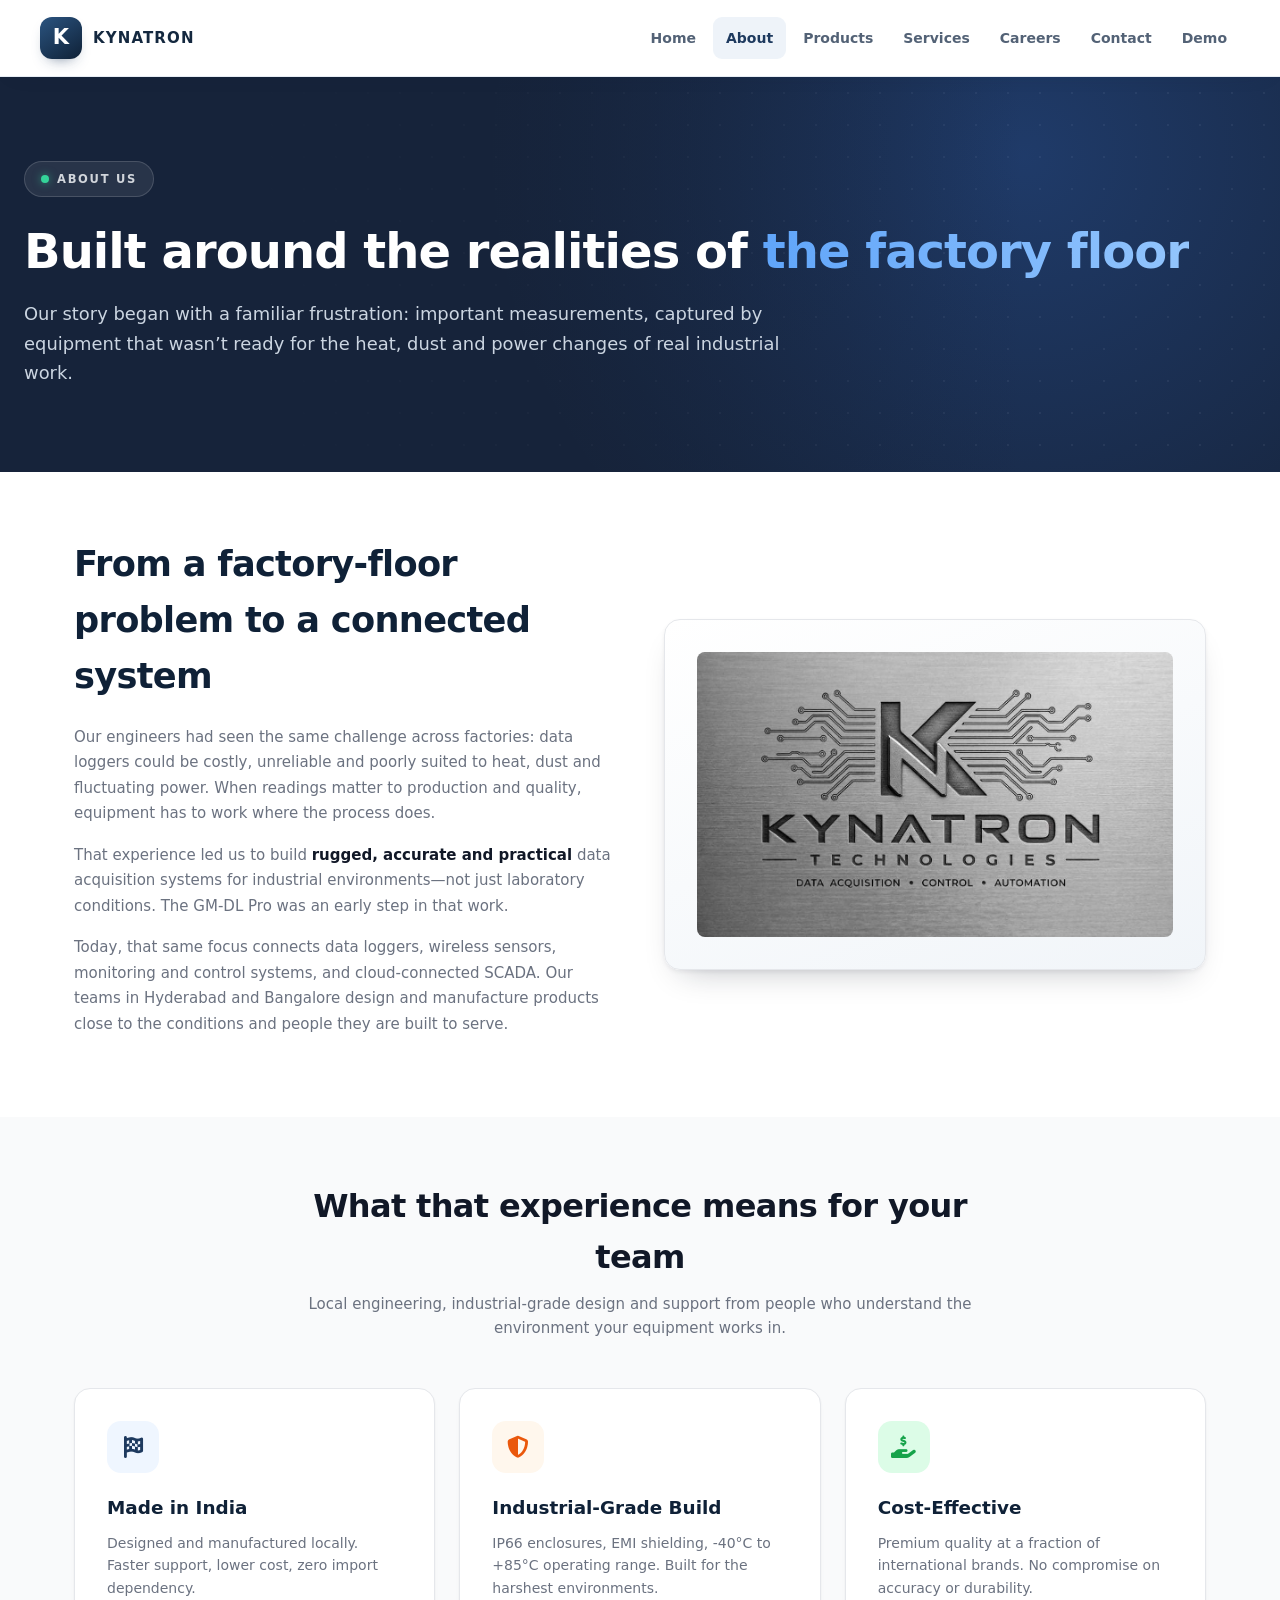
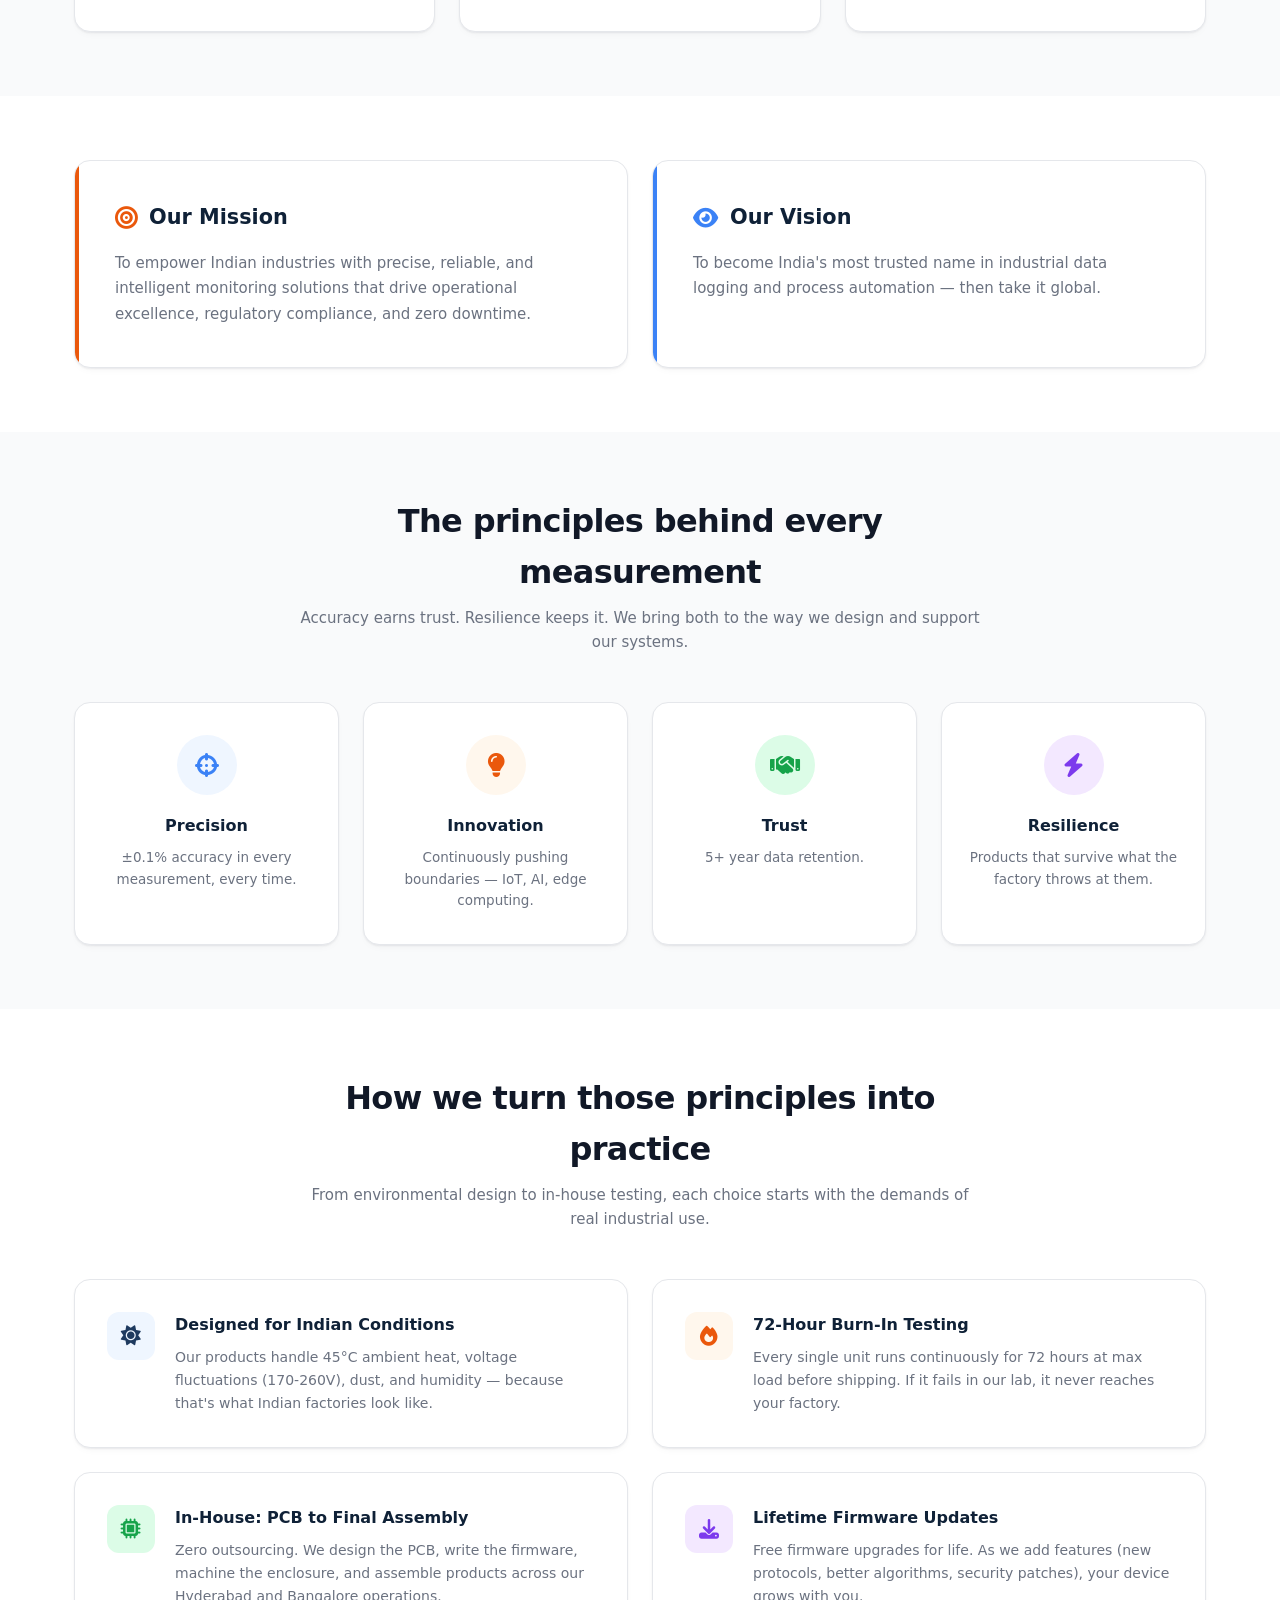
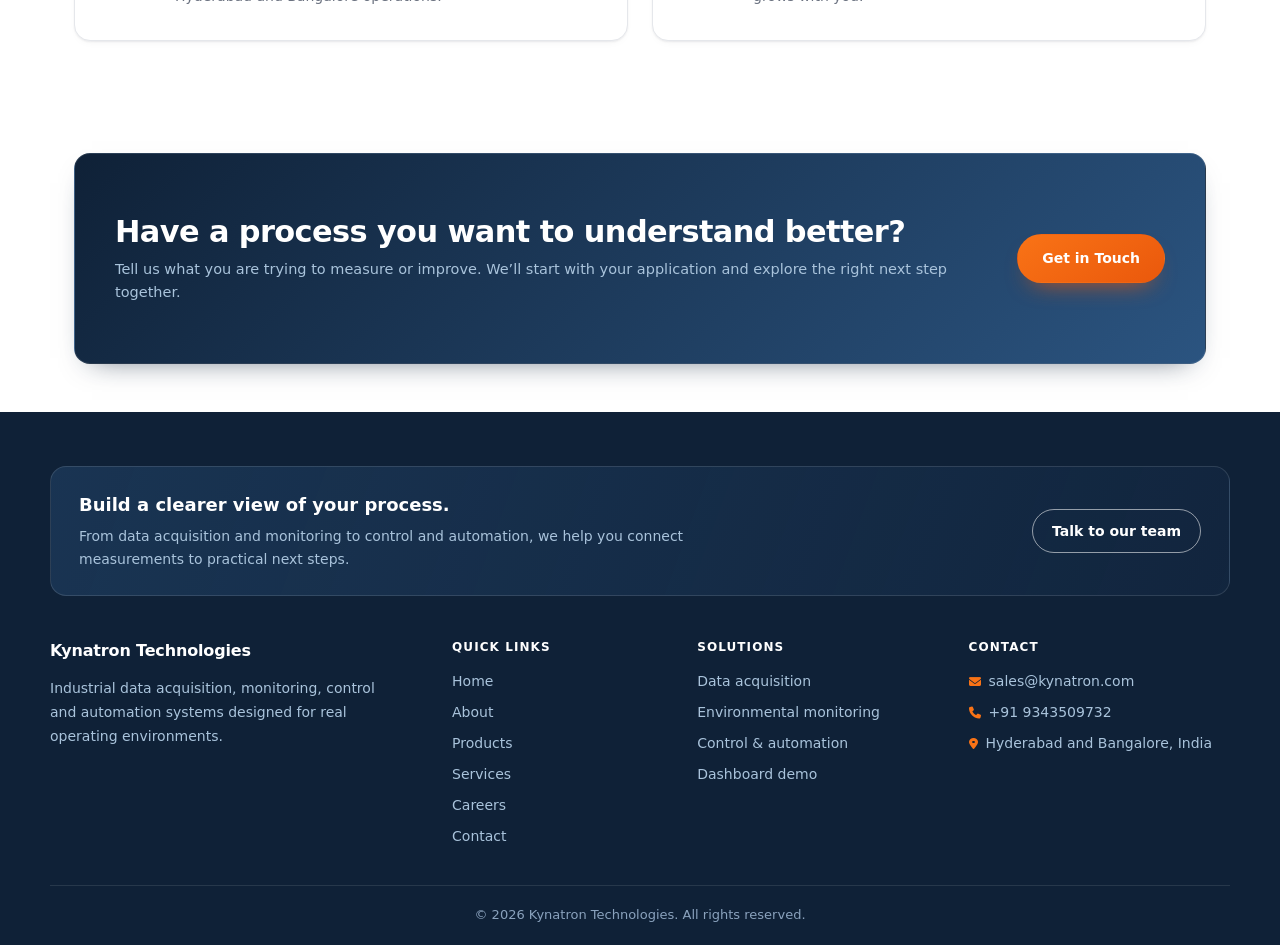
==== commit 48b2a319: "Storage details updated" ====
--- a/about.html
+++ b/about.html
@@ -700,7 +700,7 @@
                     <i class="fa-solid fa-handshake"></i>
                 </div>
                 <h4>Trust</h4>
-                <p>50+ year data retention. Zero data loss. Ever.</p>
+                <p>5+ year data retention.</p>
             </div>
             <div class="value-item">
                 <div class="value-icon-wrap purple">
